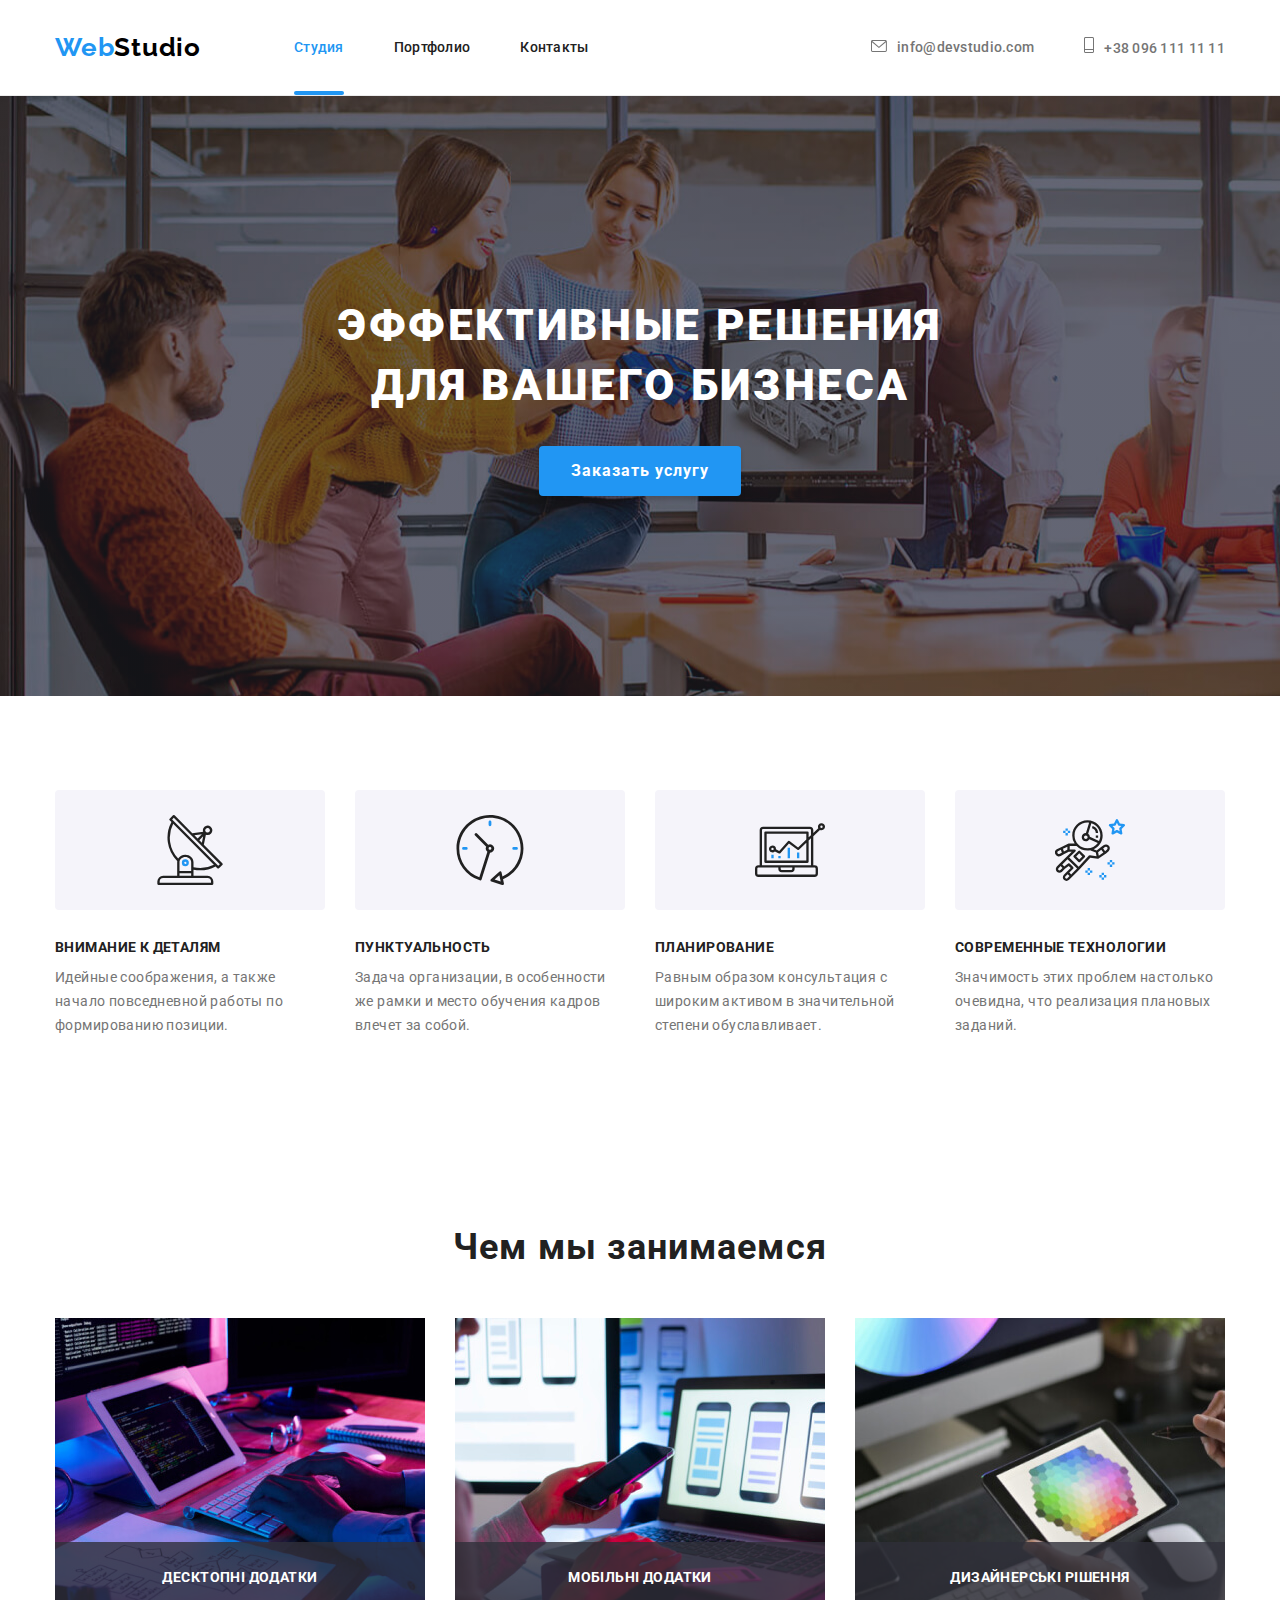
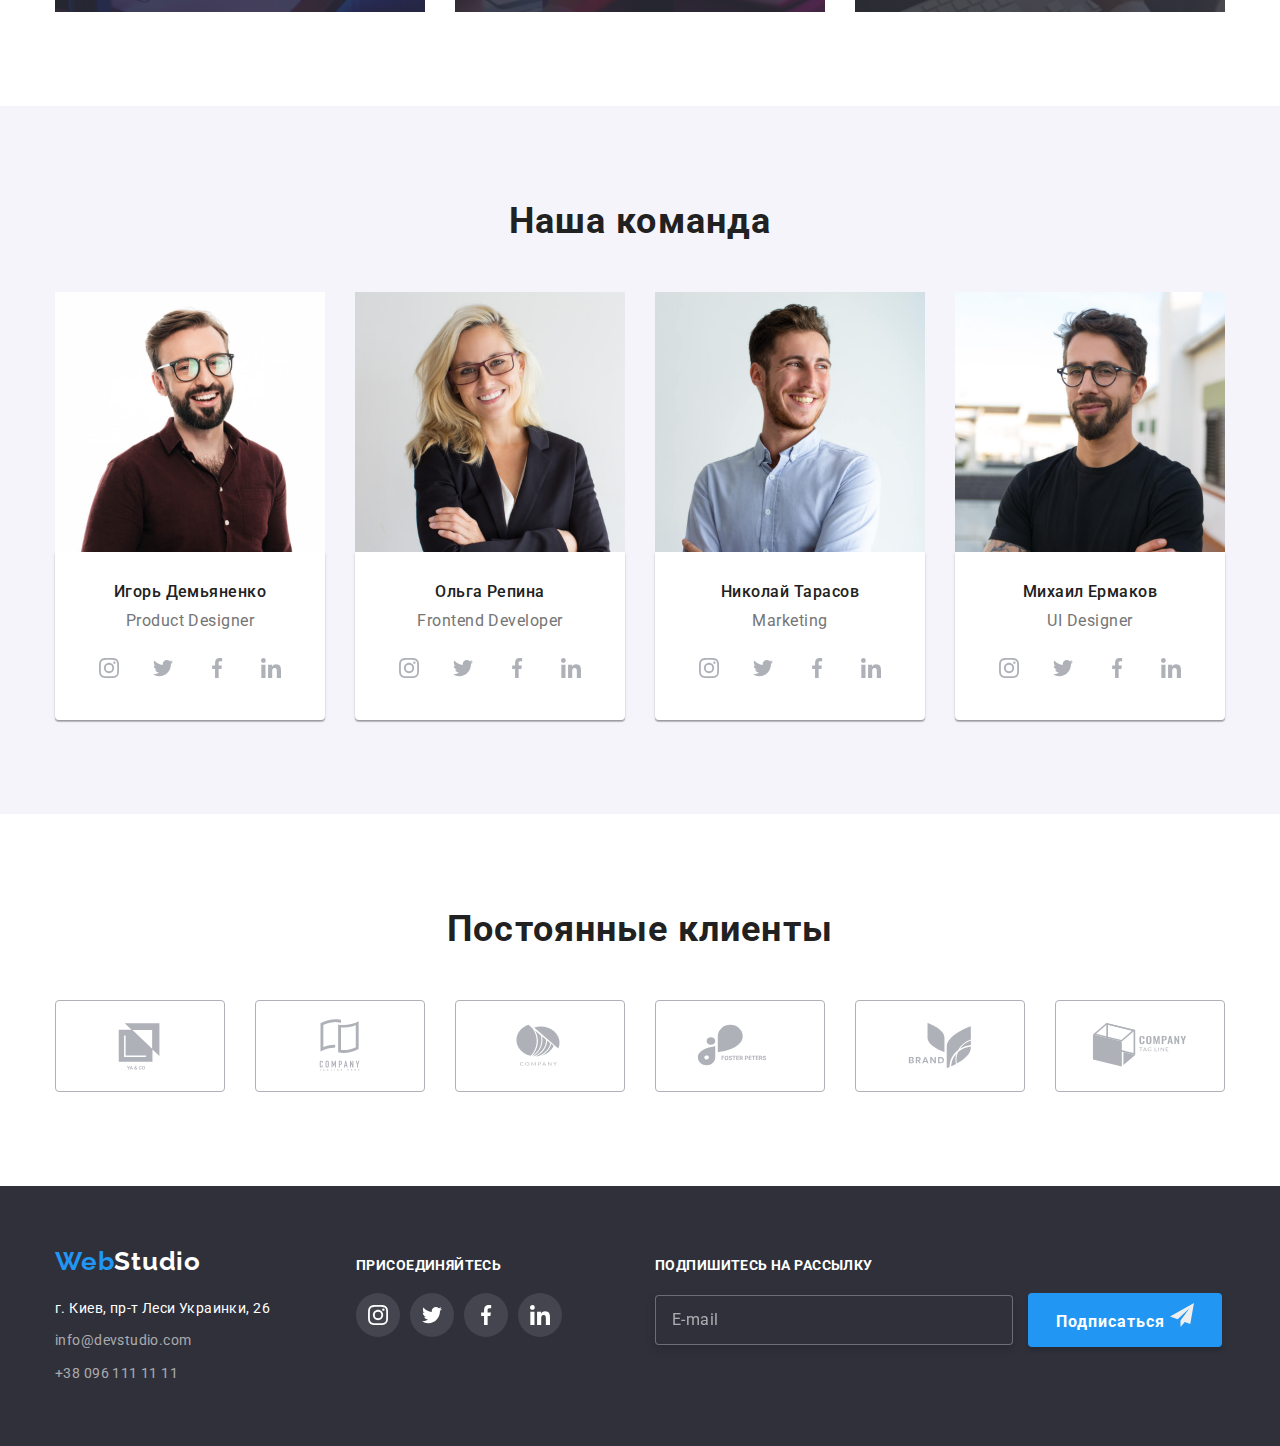
==== index.html @ ea3e01e5 "goit-markup-hw-07" ====
<!DOCTYPE html>
<html lang="ru">

<head>
    <meta charset="UTF-8">
    <meta http-equiv="X-UA-Compatible" content="IE=edge">
    <meta name="viewport" content="width=device-width, initial-scale=1.0">
    <title>goit-markup-hw-07</title>
    <link rel="preconnect" href="https://fonts.googleapis.com">
    <link rel="preconnect" href="https://fonts.gstatic.com" crossorigin>
    <link 
        href="https://fonts.googleapis.com/css2?family=Raleway:wght@700&family=Roboto:wght@400;500;700;900&display=swap"
        rel="stylesheet"/>
    <link rel="stylesheet" href="https://cdn.jsdelivr.net/npm/modern-normalize@1.1.0/modern-normalize.min.css">
    <link rel="stylesheet" href="./css/main.min.css"/>
</head>

<body class="body">
    <!--Header-->
    <header class="page-header page-header-container">
        <div class="container header-container">
            <a class="logotype link" href="logo" lang="en">Web<span class="second-part-logo">Studio</span></a>
            <nav class="page-navigation">
                <ul class="menu list">
                    <li class="menu-item active-studia-link">
                        <a class="menu-link link menu-studia-header active-studia" href="./index.html">Студия</a>
                    </li>
                    <li class="menu-item">
                        <a class="menu-link link" href="./portfolio.html">Портфолио</a>
                    </li>
                    <li class="menu-item">
                        <a class="menu-link link" href="">Контакты</a>
                    </li>
                </ul>
            </nav>
            <ul class="list contacts-list">
                <li class="contacts-list-mail-phone">
                    <a class="contact-mail link" href="mailto:info@devstudio.com">
                        <svg class="envelope" widht="16" height="12">
                            <use href="./images/icons.svg#icon-envelope"></use>
                        </svg>info@devstudio.com
                    </a>
                </li>
                <li class="contacts-list-mail-phone">
                    <a class="contact-phone-number link" href="tel:+380961111111">
                        <svg class="smartphone" widht="10" height="16">
                            <use href="./images/icons.svg#icon-smartphone"></use>
                        </svg>+38 096 111 11 11
                    </a>
                </li>
            </ul>
        </div>
    </header>

    <!--HERO-->
    <main>
        <!--Top_box-->
        <section class="hero">
            <h1 class="main-title">Эффективные решения для вашего бизнеса</h1>
            <button class="modal-buttom" type="button" data-modal-open>Заказать услугу</button>
        </section>

        <!--Characteristic-->
        <section class="section">
            <div class="container">
                <h2 class="invisible-header">Особeнности</h2>
                <ul class="list characteristic">
                    <li class="characteristics-list">
                        <div class="image">
                            <a href="#" class="characteristic-list-image">
                                <svg class="characteristic-list-icon" width="70" height="70">
                                    <use href="./images/icons.svg#icon-antenna"></use>
                                </svg>
                            </a> 
                        </div>    
                        <h3 class="inform-title-qualities subtitle">Внимание к деталям</h3>
                        <p class="description">Идейные соображения, а также начало повседневной работы по формированию позиции.</p>
                    </li>
                    <li class="characteristics-list">
                        <div class="image">
                            <a href="#" class="characteristic-list-image">
                                <svg class="characteristic-list-icon" width="70" height="70">
                                    <use href="./images/icons.svg#icon-clock"></use>
                                </svg>
                            </a>
                        </div>    
                        <h3 class="inform-title-qualities subtitle">Пунктуальность</h3>
                        <p class="description">Задача организации, в особенности же рамки и место обучения кадров влечет за собой.</p>
                    </li>
                    <li class="characteristics-list">
                        <div class="image"> 
                            <a href="#" class="characteristic-list-image">
                                <svg class="characteristic-list-icon" width="70" height="70">
                                    <use href="./images/icons.svg#icon-diagram"></use>
                                </svg>
                            </a>
                        </div>    
                        <h3 class="inform-title-qualities subtitle">Планирование</h3>
                        <p class="description">Равным образом консультация с широким активом в значительной степени обуславливает.</p>
                    </li>
                    <li class="characteristics-list">
                        <div class="image">  
                            <a href="#" class="characteristic-list-image">
                                <svg class="characteristic-list-icon" width="70" height="70">
                                    <use href="./images/icons.svg#icon-astronaut"></use>
                                </svg>
                            </a>
                        </div>    
                        <h3 class="inform-title-qualities subtitle">Современные технологии</h3>
                        <p class="description">Значимость этих проблем настолько очевидна, что реализация плановых заданий.</p>
                    </li> 
                </ul>
            </div>
        </section>
        <!--We_do-->
        <section class="section">
            <div class="container">
                <h2 class="what-we-do">Чем мы занимаемся</h2>
                <ul class="list classiffication">
                    <li class="classiffication-list">
                        <a href="#" class="classiffication-list-link link">
                            <div class="classiffication-link">
                                <img src="./images/we_do1.jpg" alt="typing_on_the_keyboard" width="370" height="294">
                                <p class="we-do-inform-part-photo">Десктопні додатки</p>
                            </div>
                        </a>
                    </li>
                    <li class="classiffication-list">
                        <a href="#" class="classiffication-list-link link">
                            <div class="classiffication-link">
                                <img src="./images/we_do2.jpg" alt="works_with_phone_and_laptop" width="370" height="294">
                                <p class="we-do-inform-part-photo">Мобільні додатки</p>
                            </div>
                        </a>
                    </li>
                    <li class="classiffication-list">
                        <a href="#" class="classiffication-list-link link">
                            <div class="classiffication-link">
                                <img src="./images/we_do3.jpg" alt="works_on_a_tablet" width="370" height="294">
                                <p class="we-do-inform-part-photo">Дизайнерські рішення</p>
                            </div>
                        </a>
                    </li>
                </ul>
            </div>
        </section>
        <!--Team-->
        <section class="section-team">
            <div class="container">
                <h2 class="our-team">Наша команда</h2>
                <ul class="list our-team-list">
                    <li class="our-team-link">
                        <img src="./images/team1.jpg" alt="igor_demyanenko_smiles" width="270" height="260">
                        <div class="our-team-info-block">
                            <h3 class="inform-title subtitle">Игорь Демьяненко</h3>
                            <p lang="en" class="description-team">Product Designer</p>
                            <ul class="social-list list">
                                <li class="social-link">
                                    <a href="#" class="social-list-link">
                                        <svg class="social-list-icon" width="20" height="20">
                                            <use href="./images/icons.svg#icon-instagram"></use>
                                        </svg>
                                    </a>
                                </li>
                                <li class="social-link">
                                    <a href="#" class="social-list-link">
                                        <svg class="social-list-icon" width="20" height="20">
                                            <use href="./images/icons.svg#icon-twitter"></use>
                                        </svg>
                                    </a>
                                </li>
                                <li class="social-link">
                                    <a href="#" class="social-list-link">
                                        <svg class="social-list-icon" width="20" height="20">
                                            <use href="./images/icons.svg#icon-facebook"></use>
                                        </svg>
                                    </a>
                                </li>
                                <li class="social-link">
                                    <a href="#" class="social-list-link">
                                        <svg class="social-list-icon" width="20" height="20">
                                            <use href="./images/icons.svg#icon-linkedin"></use>
                                        </svg>
                                    </a>
                                </li>
                            </ul>
                        </div>
                    </li>
                    <li class="our-team-link">
                        <img src="./images/team2.jpg" alt="olga_repina_smiles" width="270" height="260">
                        <div class="our-team-info-block">
                            <h3 class="inform-title subtitle">Ольга Репина</h3>
                            <p lang="en" class="description-team">Frontend Developer</p>
                                <ul class="social-list list">
                                    <li class="social-link">
                                        <a href="#" class="social-list-link">
                                            <svg class="social-list-icon" width="20" height="20">
                                                <use href="./images/icons.svg#icon-instagram"></use>
                                            </svg>
                                        </a>
                                    </li>
                                    <li class="social-link">
                                        <a href="#" class="social-list-link">
                                            <svg class="social-list-icon" width="20" height="20">
                                                <use href="./images/icons.svg#icon-twitter"></use>
                                            </svg>
                                        </a>
                                    </li>
                                    <li class="social-link">
                                        <a href="#" class="social-list-link">
                                            <svg class="social-list-icon" width="20" height="20">
                                                <use href="./images/icons.svg#icon-facebook"></use>
                                            </svg>
                                        </a>
                                    </li>
                                    <li class="social-link">
                                        <a href="#" class="social-list-link">
                                            <svg class="social-list-icon" width="20" height="20">
                                                <use href="./images/icons.svg#icon-linkedin"></use>
                                            </svg>
                                        </a>
                                    </li>
                                </ul>
                        </div>
                    </li>
                    <li class="our-team-link">
                        <img src="./images/team3.jpg" alt="nicolay_tarasov_smiles" width="270" height="260">
                        <div class="our-team-info-block">
                            <h3 class="inform-title subtitle">Николай Тарасов</h3>
                            <p lang="en" class="description-team">Marketing</p>
                                <ul class="social-list list">
                                    <li class="social-link">
                                        <a href="#" class="social-list-link">
                                            <svg class="social-list-icon" width="20" height="20">
                                                <use href="./images/icons.svg#icon-instagram"></use>
                                            </svg>
                                        </a>
                                    </li>
                                    <li class="social-link">
                                        <a href="#" class="social-list-link">
                                            <svg class="social-list-icon" width="20" height="20">
                                                <use href="./images/icons.svg#icon-twitter"></use>
                                            </svg>
                                        </a>
                                    </li>
                                    <li class="social-link">
                                        <a href="#" class="social-list-link">
                                            <svg class="social-list-icon" width="20" height="20">
                                                <use href="./images/icons.svg#icon-facebook"></use>
                                            </svg>
                                        </a>
                                    </li>
                                    <li class="social-link">
                                        <a href="#" class="social-list-link">
                                            <svg class="social-list-icon" width="20" height="20">
                                                <use href="./images/icons.svg#icon-linkedin"></use>
                                            </svg>
                                        </a>
                                    </li>
                                </ul>
                        </div>
                    </li>
                    <li class="our-team-link">
                        <img src="./images/team4.jpg" alt="mikhail_ermakov_smiles" width="270" height="260">
                        <div class="our-team-info-block">
                            <h3 class="inform-title subtitle">Михаил Ермаков</h3>
                            <p lang="en" class="description-team">UI Designer</p>
                                <ul class="social-list list">
                                    <li class="social-link">
                                        <a href="#" class="social-list-link">
                                            <svg class="social-list-icon" width="20" height="20">
                                                <use href="./images/icons.svg#icon-instagram"></use>
                                            </svg>
                                        </a>
                                    </li>
                                    <li class="social-link">
                                        <a href="#" class="social-list-link">
                                            <svg class="social-list-icon" width="20" height="20">
                                                <use href="./images/icons.svg#icon-twitter"></use>
                                            </svg>
                                        </a>
                                    </li>
                                    <li class="social-link">
                                        <a href="#" class="social-list-link">
                                            <svg class="social-list-icon" width="20" height="20">
                                                <use href="./images/icons.svg#icon-facebook"></use>
                                            </svg>
                                        </a>
                                    </li>
                                    <li class="social-link">
                                        <a href="#" class="social-list-link">
                                            <svg class="social-list-icon" width="20" height="20">
                                                <use href="./images/icons.svg#icon-linkedin"></use>
                                            </svg>
                                        </a>
                                    </li>
                                </ul>
                        </div>
                    </li>
                    
                </ul>
            </div>
        </section>   
        <!--Clients-->
        <section class="characteristic-section section">
            <div class="container">
                <h2 class="our-clients">Постоянные клиенты</h2>
                <ul class="client-list list">
                    <li class="client-link-item">
                        <a href="#" class="client-list-item">
                            <svg class="svg-active" width="106" height="60">
                                <use href="./images/icons.svg#icon-client1"></use>
                            </svg>
                        </a>
                    </li>
                    <li class="client-link-item">
                        <a href="#" class="client-list-item">
                            <svg class="svg-active" width="106" height="60">
                                <use href="./images/icons.svg#icon-client2"></use>
                            </svg>
                        </a>
                    </li>
                    <li class="client-link-item">
                        <a href="#" class="client-list-item">
                            <svg class="svg-active" width="106" height="60">
                                <use href="./images/icons.svg#icon-client3"></use>
                            </svg>
                        </a>
                    </li>
                    <li class="client-link-item">
                        <a href="#" class="client-list-item">
                            <svg class="svg-active" width="106" height="60">
                                <use href="./images/icons.svg#icon-client4"></use>
                            </svg>
                        </a>
                    </li>
                    <li class="client-link-item">
                        <a href="#" class="client-list-item">
                            <svg class="svg-active" width="106" height="60">
                                <use href="./images/icons.svg#icon-client5"></use>
                            </svg>
                        </a>
                    </li>
                    <li class="client-link-item">
                        <a href="#" class="client-list-item">
                            <svg class="svg-active" width="106" height="60">
                                <use href="./images/icons.svg#icon-client6"></use>
                            </svg>
                        </a>
                    </li>
                </ul>
            </div>
        </section>
    </main>

    <!--Footer-->
    <footer class="footer">
        <div class="container footer-parts">
            <div class="container-footer-parts">
                <a class="logotype link" href="logo" lang="en">Web<span class="second-part-logo-footer">Studio</span></a>
                <address class="adress-footer">
                    <ul class="list">
                        <li class="footer-adress-list">
                            <a class="company-adress-link link" href="https://goo.gl/maps/UaDpQJsmYQLNW6bbA" target="_blank" rel="noopener noreferrer">г. Киев, пр-т Леси Украинки, 26</a>
                        </li>
                        <li class="footer-adress-list">
                            <a class="footer-mail-link link" href="mailto:info@devstudio.com">info@devstudio.com</a>
                        </li>
                        <li class="footer-adress-list">
                            <a class="footer-phone-link link" href="tel:+380961111111">+38 096 111 11 11</a>
                        </li>
                    </ul>
                </address>
            </div> 
            <div class="container-footer">
                <p class="title-footer">Присоединяйтесь</p>
                <ul class="social-list-footer list">
                    <li class="social-link-footer">
                        <a href="#" class="social-list-link-footer">
                            <svg class="social-list-icon-footer" width="20" height="20">
                                <use href="./images/icons.svg#icon-instagram"></use>
                            </svg>
                        </a>
                    </li>
                    <li class="social-link-footer">
                        <a href="#" class="social-list-link-footer">
                            <svg class="social-list-icon-footer" width="20" height="20">
                                <use href="./images/icons.svg#icon-twitter"></use>
                            </svg>
                        </a>
                    </li>
                    <li class="social-link-footer">
                        <a href="#" class="social-list-link-footer">
                            <svg class="social-list-icon-footer" width="20" height="20">
                                <use href="./images/icons.svg#icon-facebook"></use>
                            </svg>
                        </a>
                    </li>
                    <li class="social-link-footer">
                        <a href="#" class="social-list-link-footer">
                            <svg class="social-list-icon-footer" width="20" height="20">
                                <use href="./images/icons.svg#icon-linkedin"></use>
                            </svg>
                        </a>
                    </li>
                </ul>
            </div>
            <form class="modal-form-footer">
                <p class="modal-form-title-footer">Подпишитесь на рассылку</p>
                <label class="modal-form-field-footer">
                    <span class="modal-form-input-wrapper-footer">
                        <input type="email" name="email_mailing" class="modal-form-input-footer" required
                            minlength="5" placeholder="E-mail">
                    </span>
                    <button type="button" class="modal-form-submit-footer">Подписаться
                        <svg class="modal-form-input-icon-footer" width="24" height="24">
                            <use href="./images/icons.svg#icon-icon-send"></use>
                        </svg>
                    </button>
                </label>
            </form>
        </div>
    </footer>

    <!-- ------------MODAL   WINDOW---------- -->

    <div class="backdrop is-hidden" data-modal>
        <div class="modal">
            <button type="button" class="modal-close-button" data-modal-close>
                <svg class="modal-close-button-icon" width="18" height="18">
                    <use href="./images/icons.svg#icon-close-button"></use>
                </svg>
            </button>


            <form class="modal-form">
                <p class="modal-form-title">Оставьте свои данные, мы вам перезвоним</p>
                <label class="modal-form-field">
                    <span class="modal-form-input-desc">Имя*</span>
                    <span class="modal-form-input-wrapper">
                         <input type="text" name="user_name" class="modal-form-input" required pattern="^[a-zA-Zа-яА-Я]+$" minlength="2">
                            <svg class="modal-form-input-icon" width="18" height="18">
                                <use href="./images/icons.svg#icon-person-black"></use>
                            </svg>
                    </span>
                </label>
                <label class="modal-form-field">
                    <span class="modal-form-input-desc">Телефон*</span>
                    <span class="modal-form-input-wrapper">
                        <input type="tel" name="user_phone" class="modal-form-input" required pattern="[0-9]{3}-[0-9]{3}-[0-9]{2}-[0-9]{2}" title="xxx-xxx-xx-xx"/>
                            <svg class="modal-form-input-icon" width="18" height="18">
                                <use href="./images/icons.svg#icon-phone-black"></use>
                            </svg>
                    </span>
                </label>
                <label class="modal-form-field">
                    <span class="modal-form-input-desc">Почта*</span>
                    <span class="modal-form-input-wrapper">
                        <input type="email" name="user_email" class="modal-form-input" required />
                        <svg class="modal-form-input-icon" width="18" height="18">
                            <use href="./images/icons.svg#icon-email-black"></use>
                        </svg>
                    </span>
                </label>
                <label class="modal-form-field">
                    <span class="modal-form-input-desc">Комментарий</span>
                    <textarea 
                        name="user_message" 
                        class="modal-form-message" 
                        placeholder="Введите текст"
                        ></textarea>
                </label>
                <input id="user-policy" type="checkbox" name="user_policy" class="modal-form-check invisible-header">
                <label for="user-policy" class="modal-form-check-desc">Соглашаюсь с рассылкой и принимаю&nbsp;<a class="modal-form-check-desc-doc" href="">Условия договора</a></label>
                <button type="submit" class="modal-form-submit">Отправить</button>
            </form>
        </div>
    </div>
</body>
<script src="./js/modal.js"></script>
</html>
---- css/main.min.css ----
h1,h2,h3,h4,p{margin-top:0;margin-bottom:0}ul,ol{margin-top:0;margin-bottom:0;padding-left:0}img{display:block}button{cursor:pointer}address{font-size:normal}.list{list-style:none}.link{text-decoration:none}body{font-family:"Roboto",sans-serif}.container{width:1200px;margin-left:auto;margin-right:auto;padding-left:15px;padding-right:15px}.section{padding-top:94px;padding-bottom:94px}.menu-item:not(:last-child){margin-right:50px}.page-navigation{margin-left:93px}.menu,.contacts-list{display:flex;align-items:center;margin-left:auto}.active-studia-link,.active-portfolio-link{position:relative;display:block;font-weight:500;font-size:14px;line-height:1.14;letter-spacing:.02em;color:#2196f3;cursor:pointer;transition:color 250ms cubic-bezier(0.4, 0, 0.2, 1)}.active-studia::after,.active-portfolio::after{position:absolute;content:"";left:0;bottom:0;border-radius:2px;width:100%;height:4px;background-color:#2196f3;border-radius:2px;bottom:-40px;transition:250ms cubic-bezier(0.4, 0, 0.2, 1)}.active-studia,.active-portfolio{color:#2196f3}.active-studia-link.active-studia::after,.active-portfolio-link.active-portfolio::after{background-color:#2196f3}.menu-link{font-weight:500;font-size:14px;line-height:1.14;letter-spacing:.02em;color:#212121;transition:color 250ms cubic-bezier(0.4, 0, 0.2, 1)}.menu-link:hover,.menu-link:focus{color:#2196f3}.active-portfolio,.active-studia{color:#2196f3}.modal-buttom{box-shadow:0px 4px 4px rgba(0,0,0,.15);border:none;border-radius:4px;padding-top:10px;padding-bottom:10px;padding-left:32px;padding-right:32px;font-weight:700;font-size:16px;line-height:1.88;letter-spacing:.06em;cursor:pointer;font-family:inherit;background-color:#2196f3;color:#fff;display:block;margin:0 auto;transition:250ms cubic-bezier(0.4, 0, 0.2, 1)}.modal-buttom:hover,.modal-buttom:focus{background-color:#188ce8}.logotype{font-family:"Raleway";font-weight:700;font-size:26px;line-height:31px;letter-spacing:.03em;color:#2196f3}.second-part-logo{font-family:"Raleway";font-weight:700;font-size:26px;line-height:1.19;letter-spacing:.03em;color:#000}.phone-vector,.mail-vector{left:65.75%;right:33.25%;top:1.81%;bottom:97.55%;color:#757575;margin-right:10px;margin-top:34px;margin-bottom:34px}.contact-mail,.contact-phone-number{font-weight:500;font-size:14px;line-height:1.14;letter-spacing:.02em;color:#757575;transition:color 250ms cubic-bezier(0.4, 0, 0.2, 1)}.contacts-list-mail-phone:not(:last-child){margin-right:50px}.contact-mail:hover,.contact-mail:focus,.contact-phone-number:hover,.contact-phone-number:focus{color:#2196f3}.smartphone{width:10px;height:16px;margin-right:10px}.smartphone,.smartphone:hover,.smartphone:focus{fill:currentColor}.envelope{width:16px;margin-right:10px;height:12px}.envelope,.envelope:hover,.envelope:focus{fill:currentColor}.company-adress-link{font-style:normal;font-size:14px;line-height:1.71;letter-spacing:.03em;color:#fff}.portfolio-buttons{font-weight:500;font-size:16px;line-height:1.63;text-align:center;letter-spacing:.03em;font-family:inherit;color:#212121;background-color:#f5f4fa;border-radius:4px;border:none;padding-top:6px;padding-right:22px;padding-bottom:6px;padding-left:22px;transition:color 250ms cubic-bezier(0.4, 0, 0.2, 1),background-color 250ms cubic-bezier(0.4, 0, 0.2, 1),border 250ms cubic-bezier(0.4, 0, 0.2, 1)}.portfolio-buttons:hover,.portfolio-buttons:focus{font-weight:500;font-size:16px;line-height:26px;text-align:center;letter-spacing:.03em;background-color:#2196f3;box-shadow:0px 3px 1px rgba(0,0,0,.1),0px 1px 2px rgba(0,0,0,.08),0px 2px 2px rgba(0,0,0,.12);border-radius:4px;color:#fff}.part-buttons{display:flex;justify-content:center;column-gap:8px;margin-top:94px;list-style:none;margin:0;padding-left:0;border:none;margin-bottom:50px}.overlay{position:absolute;overflow-y:auto;transform:translate(0, 101%);transition:transform 250ms cubic-bezier(0.4, 0, 0.2, 1);background-color:rgba(33,150,243,.9);left:0;top:0;font-size:18px;padding-top:63px;padding-right:24px;padding-bottom:63px;padding-left:24px;color:#fff;line-height:28px;letter-spacing:.03em;width:100%;height:100%}.characteristic{display:flex;column-gap:30px}.characteristics-list{width:270px}.characteristic-list-image{display:flex;justify-content:center;align-items:center;width:270px;height:120px;border-radius:4px;background-color:#f5f4fa;margin-bottom:30px}.we-do-inform-part-photo{position:absolute;overflow-y:auto;transform:translate(0, 224px);transition:transform 250ms cubic-bezier(0.4, 0, 0.2, 1);background:rgba(47,48,58,.8);left:0;top:0;font-weight:700;font-size:14px;padding-top:27px;padding-bottom:27px;color:#fff;line-height:16px;text-align:center;letter-spacing:.03em;text-transform:uppercase;width:100%;height:100%}.client-list-item{display:flex;justify-content:center;align-items:center;width:170px;height:92px;border:1px solid #afb1b8;border-radius:4px;fill:#afb1b8;transition:border 250ms cubic-bezier(0.4, 0, 0.2, 1),fill 250ms cubic-bezier(0.4, 0, 0.2, 1)}.client-list-item:hover,.client-list-item:focus{background-color:#fff;fill:#2196f3;border:1px solid #2196f3}.inform-title-qualities{font-weight:700;font-size:14px;line-height:1.14;letter-spacing:.03em;text-transform:uppercase;color:#212121}.description{font-size:14px;line-height:1.71;letter-spacing:.03em;color:#757575}.our-clients{margin-bottom:50px}.client-list{display:flex;justify-content:center;gap:30px}.classiffication{display:flex;flex-wrap:wrap;column-gap:30px;margin-top:50px;list-style:none;margin:0;padding-left:0}.classiffication-link{flex-basis:calc((100% - 60px)/3)}.position-overlay,.classiffication-link{position:relative;overflow:hidden}.what-we-do{margin-bottom:50px}.section-team{max-width:1600px;padding-top:94px;padding-bottom:94px;background-color:#f5f4fa;margin:0 auto}.our-team-list{display:flex;flex-wrap:wrap;column-gap:30px;margin-top:50px;list-style:none;margin:0;padding-left:0}.our-team-link{flex-basis:calc((100% - 90px)/4)}.our-team-info-block{padding-top:30px;text-align:center;padding-bottom:30px;background-color:#fff;border-radius:0px 0px 4px 4px;box-shadow:0px 1px 3px rgba(0,0,0,.12),0px 1px 1px rgba(0,0,0,.14),0px 2px 1px rgba(0,0,0,.2)}.inform-title{font-weight:500;font-size:16px;line-height:19px;letter-spacing:.03em;color:#212121;margin-bottom:10px}.subtitle{margin-bottom:10px}.description-team{line-height:1.19;letter-spacing:.03em;color:#757575;margin-bottom:16px}.social-list{display:flex;justify-content:center;gap:10px}.social-list-link{display:flex;justify-content:center;align-items:center;width:44px;height:44px;border-radius:50%;background-color:#fff;transition:background-color 250ms cubic-bezier(0.4, 0, 0.2, 1)}.social-list-link:hover,.social-list-link:focus{background-color:#2196f3}.social-list-icon{fill:#afb1b8;transition:fill 250ms cubic-bezier(0.4, 0, 0.2, 1)}.social-list-link:hover .social-list-icon,.social-list-link:focus .social-list-icon{fill:#fff}.our-team{margin-bottom:50px}.page-header-container{max-width:1600px;margin:0 auto;padding-top:32px;padding-bottom:32px;border-bottom:1px solid #ececec}.header-container{display:flex;align-items:center}.hero{max-width:1600px;padding-top:200px;padding-bottom:200px;background:#2f303a;align-items:center;margin:0 auto;background-image:linear-gradient(rgba(47, 48, 58, 0.4), rgba(47, 48, 58, 0.4)),url("../images/img-hero.jpg");background-size:cover}.main-title{font-weight:900;font-size:44px;line-height:1.36;text-align:center;letter-spacing:.06em;text-transform:uppercase;color:#fff;width:696px;margin:0 auto}.main-title{margin-bottom:30px}.footer{max-width:1600px;padding-top:60px;padding-bottom:60px;background:#2f303a;align-items:center;margin:0 auto}.adress-footer{margin-top:20px}.container-footer-parts{min-width:231px}.second-part-logo-footer{font-family:"Raleway";font-weight:700;font-size:26px;line-height:1.19;letter-spacing:.03em;color:#fff}.footer-parts{display:flex;align-items:baseline}.container-footer{margin-left:70px}.modal-form-footer{display:block;margin-left:93px;width:570px;height:86px}.modal-form-title-footer{font-weight:700;font-size:14px;line-height:16px;letter-spacing:.03em;text-transform:uppercase;color:#fff;margin-bottom:20px}.modal-form-field-footer{display:flex;align-items:center}.modal-form-input-wrapper-footer{margin-right:12px;position:relative;display:block}.modal-form-input-footer{outline:none;border:1px solid rgba(255,255,255,.3);filter:drop-shadow(0px 4px 4px rgba(0, 0, 0, 0.15));border-radius:4px;width:358px;height:50px;background:#2f303a;padding:15px 16px;color:#fff}.modal-form-input-footer::placeholder{margin-top:13px;font-weight:400;font-size:16px;line-height:1.25;letter-spacing:.03em;color:rgba(255,255,255,.6)}.modal-form-submit-footer{box-shadow:0px 4px 4px rgba(0,0,0,.15);border:none;border-radius:4px;padding-top:10px;padding-bottom:10px;padding-left:28px;padding-right:28px;font-weight:700;font-size:16px;line-height:1.88;letter-spacing:.06em;cursor:pointer;font-family:inherit;background-color:#2196f3;color:#fff;display:block;margin:0 auto;transition:background-color 250ms cubic-bezier(0.4, 0, 0.2, 1)}.modal-form-submit-footer:hover,.modal-form-submit-footer:focus{background-color:#188ce8;box-shadow:0px 4px 4px rgba(0,0,0,.15);border-radius:4px}.modal-form-input-icon-footer{fill:#eee}.social-list-link-footer{display:flex;justify-content:center;align-items:center;width:44px;height:44px;border-radius:50%;background-color:rgba(255,255,255,.1);transition:background-color 250ms cubic-bezier(0.4, 0, 0.2, 1)}.social-list-icon-footer{fill:#fff;transition:color 250ms cubic-bezier(0.4, 0, 0.2, 1)}.social-list-link-footer:hover,.social-list-link-footer:focus{background-color:#2196f3}.title-footer{margin-bottom:20px;display:block;font-weight:700;font-size:14px;line-height:1.14;letter-spacing:.03em;text-transform:uppercase;color:#fff}.footer-mail-link,.footer-phone-link{font-style:normal;font-size:14px;line-height:1.71;letter-spacing:.03em;color:rgba(255,255,255,.6)}.social-list-footer{display:flex;gap:10px}.footer-adress-list:not(:last-child){margin-bottom:9px}.backdrop{position:fixed;top:0;left:0;z-index:100;width:100%;height:100%;background:rgba(0,0,0,.2);transition:opacity 250ms cubic-bezier(0.4, 0, 0.2, 1),visibility 250ms cubic-bezier(0.4, 0, 0.2, 1)}.backdrop.is-hidden{opacity:0;visibility:hidden;pointer-events:none}.modal{position:absolute;top:50%;left:50%;transform:translate(-50%, -50%);width:528px;height:581px;background-color:#fff;background:#fff;box-shadow:0px 1px 3px rgba(0,0,0,.12),0px 1px 1px rgba(0,0,0,.14),0px 2px 1px rgba(0,0,0,.2);border-radius:4px;padding:40px}.modal-close-button{position:absolute;top:8px;right:8px;display:flex;justify-content:center;align-items:center;width:30px;height:30px;border-radius:50%;background-color:rgba(0,0,0,0);border:1px solid rgba(0,0,0,.1);padding:0;transition:opacity 250ms cubic-bezier(0.4, 0, 0.2, 1),visibility 250ms cubic-bezier(0.4, 0, 0.2, 1)}.modal-close-button:hover,.modal-close-button:focus{fill:#2196f3;border:1px solid rgba(0,0,0,.1)}.modal-form{display:flex;flex-direction:column}.modal-form-input{width:100%;height:40px;border:1px solid rgba(33,33,33,.2);border-radius:4px;padding-left:42px;transition:border-color 250ms cubic-bezier(0.4, 0, 0.2, 1)}.modal-form-input:focus{outline:none;border:1px solid #2196f3;border-radius:4px}.modal-form-input-desc{display:block;font-size:12px;line-height:1.17;letter-spacing:.01em;color:#757575;margin-bottom:4px;font-weight:400}.modal-form-title{font-weight:700;font-size:20px;line-height:23px;text-align:center;letter-spacing:.03em;color:#212121;margin-bottom:12px}.modal-form-field{display:block;margin-bottom:10px}.modal-form-input-wrapper{position:relative;display:block}.modal-form-input-icon{position:absolute;left:12px;top:50%;fill:#000;transform:translate(0, -50%);transition:fill 250ms cubic-bezier(0.4, 0, 0.2, 1)}.modal-form-input:focus+.modal-form-input-icon{fill:#2196f3}.modal-form-message{resize:none;width:100%;height:120px;padding:12px 16px;transition:border-color 250ms cubic-bezier(0.4, 0, 0.2, 1)}.modal-form-message:focus{outline:none;border:1px solid #2196f3;border-radius:4px}.modal-form-message::placeholder{font-weight:400;font-size:12px;line-height:1.17;letter-spacing:.01em;color:rgba(117,117,117,.5)}.modal-form-check-desc::before{display:block;width:16px;height:15px;background:#fff;border:.2px solid #212121;content:"";cursor:pointer;margin-right:8.38px}.modal-form-check:checked+.modal-form-check-desc::before{outline:none;border-color:#2196f3;border-radius:2px;background-color:#2196f3;background-image:url(../images/Vector.svg);background-repeat:no-repeat;background-position:center}.modal-form-check:focus+.modal-form-check-desc::before{outline:none;border:1px solid #2196f3;border-radius:2px}.modal-form-check-desc{display:flex;align-items:center;font-weight:400;font-size:14px;line-height:1.71;letter-spacing:.03em;color:#757575;margin-bottom:30px}.modal-form-submit{box-shadow:0px 4px 4px rgba(0,0,0,.15);border:none;border-radius:4px;padding-top:10px;padding-bottom:10px;padding-left:32px;padding-right:32px;font-weight:700;font-size:16px;line-height:1.88;letter-spacing:.06em;cursor:pointer;font-family:inherit;background-color:#2196f3;color:#fff;display:block;margin:0 auto;transition:background-color 250ms cubic-bezier(0.4, 0, 0.2, 1)}.modal-form-submit:hover,.modal-form-submit:focus{background-color:#188ce8;box-shadow:0px 4px 4px rgba(0,0,0,.15);border-radius:4px}.modal-form-check-desc-doc{color:#2196f3}.portfolio-tile{display:flex;flex-wrap:wrap;gap:30px;margin-top:50px;list-style:none;margin:0;padding-left:0}.portfolio-tile-list-link,.classiffication-list-link{position:relative}.portfolio-tile-list-link:hover .overlay,.portfolio-tile-list-link:focus .overlay{transform:translate(0, 0)}.projects-info-block{padding-top:20px;text-align:left;padding-left:24px;padding-right:24px;padding-bottom:20px;border:1px solid #f6f6f6;border-top:none}.inform-title-portfolio{font-weight:700;font-size:18px;line-height:2;letter-spacing:.06em;color:#212121;margin-bottom:4px}.description-portfolio{line-height:1.88;letter-spacing:.03em;color:#757575}:root{--primary-font: "Roboto", sans-serif;--secondary-font: "Raleway", sans-serif;--text-color: #212121;--second-text-color: #2196F3}.invisible-header{position:absolute;width:1px;height:1px;margin:-1px;border:0;padding:0;white-space:nowrap;clip-path:inset(100%);clip:rect(0 0 0 0);overflow:hidden}.what-we-do,.our-team,.our-clients{font-weight:700;font-size:36px;line-height:42px;text-align:center;letter-spacing:.03em;color:#212121}/*# sourceMappingURL=main.min.css.map */
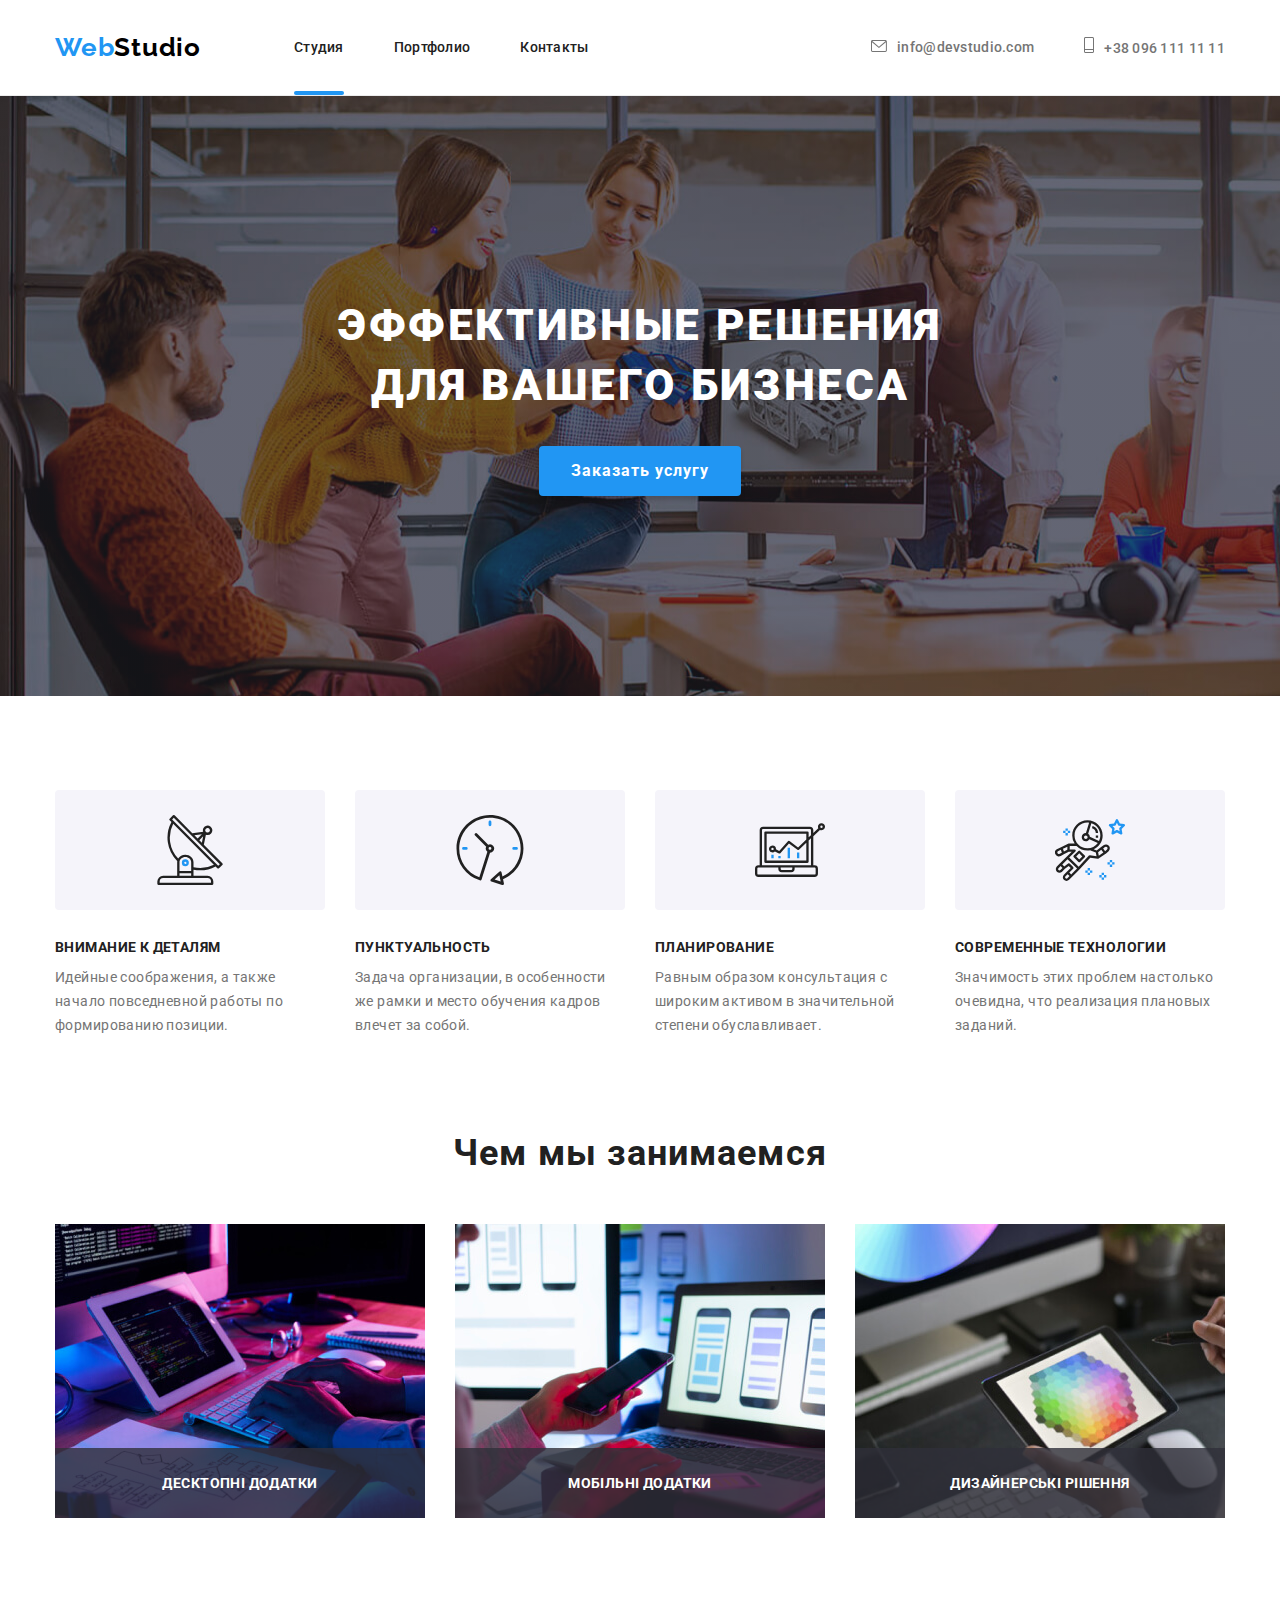
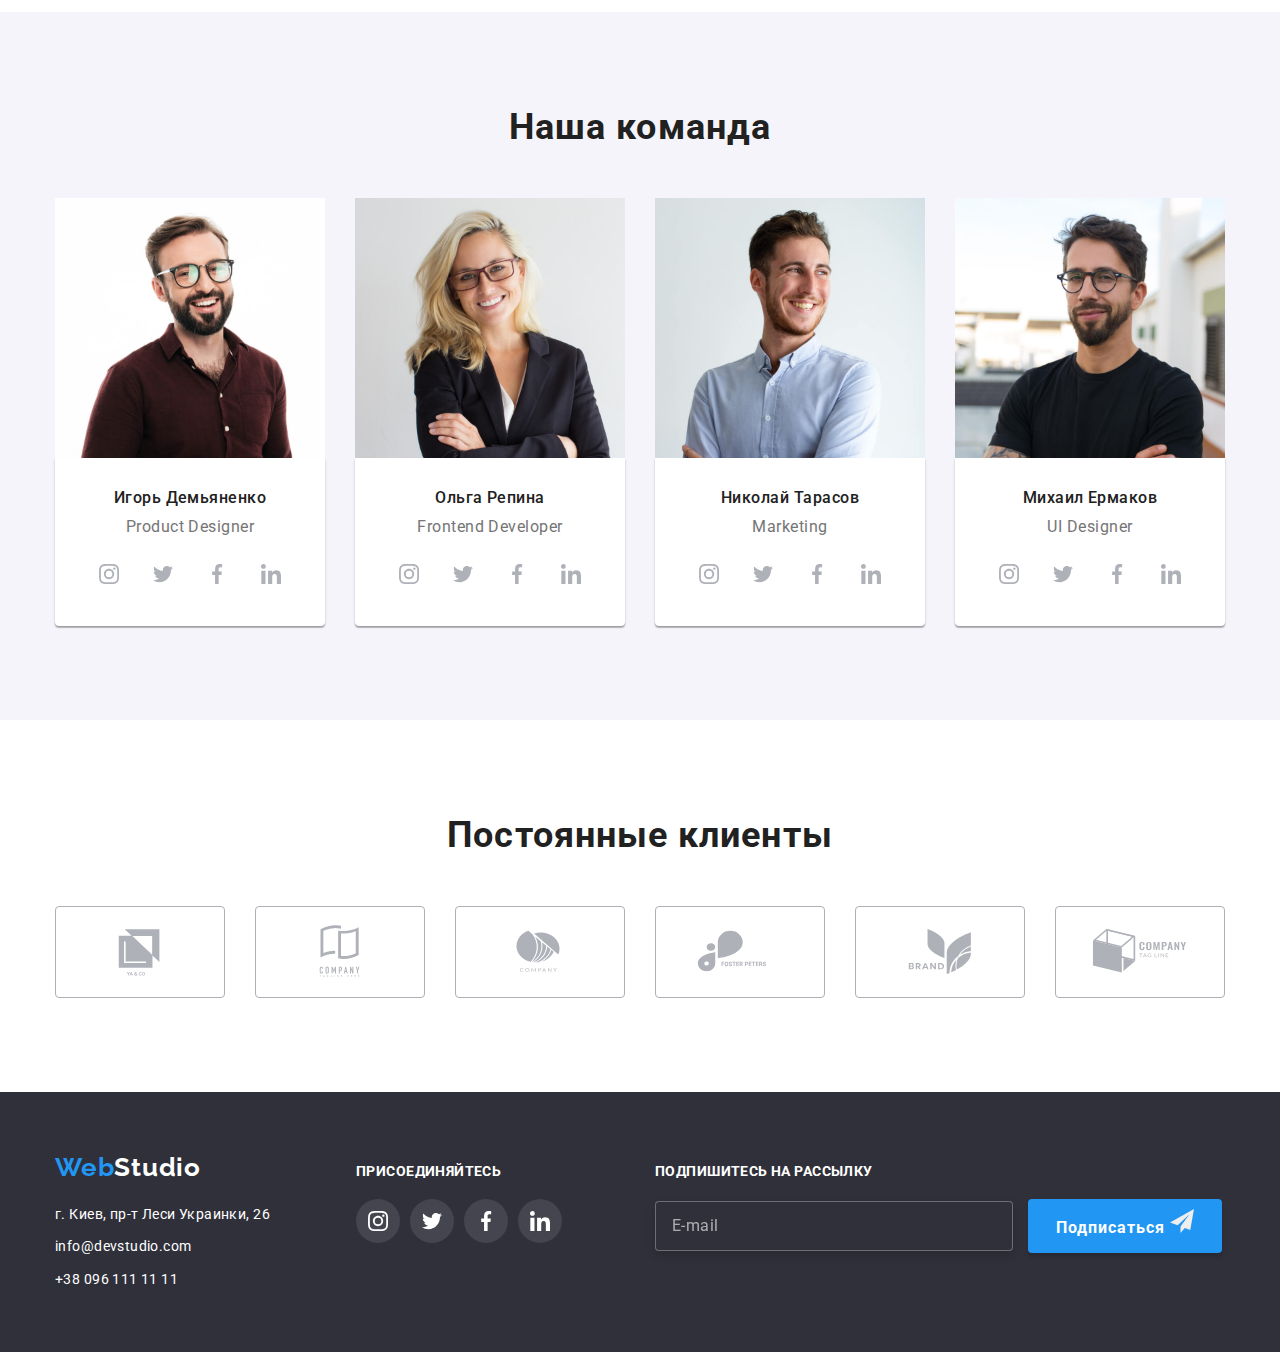
==== commit 61b05bf5: "fixed_mistakes" ====
--- a/index.html
+++ b/index.html
@@ -20,29 +20,29 @@
     <header class="page-header page-header-container">
         <div class="container header-container">
             <a class="logotype link" href="logo" lang="en">Web<span class="second-part-logo">Studio</span></a>
-            <nav class="page-navigation">
-                <ul class="menu list">
-                    <li class="menu-item active-studia-link">
-                        <a class="menu-link link menu-studia-header active-studia" href="./index.html">Студия</a>
-                    </li>
-                    <li class="menu-item">
-                        <a class="menu-link link" href="./portfolio.html">Портфолио</a>
-                    </li>
-                    <li class="menu-item">
-                        <a class="menu-link link" href="">Контакты</a>
+            <nav class="navigation">
+                <ul class="navigation__list list">
+                    <li class="navigation__item active-studia-link">
+                        <a class="navigation__link link menu-studia-header active-studia" href="./index.html">Студия</a>
+                    </li>
+                    <li class="navigation__item">
+                        <a class="navigation__link link" href="./portfolio.html">Портфолио</a>
+                    </li>
+                    <li class="navigation__item">
+                        <a class="navigation__link link" href="">Контакты</a>
                     </li>
                 </ul>
             </nav>
-            <ul class="list contacts-list">
-                <li class="contacts-list-mail-phone">
-                    <a class="contact-mail link" href="mailto:info@devstudio.com">
+            <ul class="list navigation-contacts__list">
+                <li class="navigation-contacts__item">
+                    <a class="navigation-contacts__link-mail link" href="mailto:info@devstudio.com">
                         <svg class="envelope" widht="16" height="12">
                             <use href="./images/icons.svg#icon-envelope"></use>
                         </svg>info@devstudio.com
                     </a>
                 </li>
-                <li class="contacts-list-mail-phone">
-                    <a class="contact-phone-number link" href="tel:+380961111111">
+                <li class="navigation-contacts__item">
+                    <a class="navigation-contacts__link-phone link" href="tel:+380961111111">
                         <svg class="smartphone" widht="10" height="16">
                             <use href="./images/icons.svg#icon-smartphone"></use>
                         </svg>+38 096 111 11 11
@@ -64,78 +64,78 @@
         <section class="section">
             <div class="container">
                 <h2 class="invisible-header">Особeнности</h2>
-                <ul class="list characteristic">
-                    <li class="characteristics-list">
+                <ul class="list characteristic-list">
+                    <li class="characteristic-item">
                         <div class="image">
-                            <a href="#" class="characteristic-list-image">
+                            <a href="#" class="characteristic-list-link">
                                 <svg class="characteristic-list-icon" width="70" height="70">
                                     <use href="./images/icons.svg#icon-antenna"></use>
                                 </svg>
                             </a> 
                         </div>    
-                        <h3 class="inform-title-qualities subtitle">Внимание к деталям</h3>
+                        <h3 class="title-qualities subtitle">Внимание к деталям</h3>
                         <p class="description">Идейные соображения, а также начало повседневной работы по формированию позиции.</p>
                     </li>
-                    <li class="characteristics-list">
+                    <li class="characteristic-item">
                         <div class="image">
-                            <a href="#" class="characteristic-list-image">
+                            <a href="#" class="characteristic-list-link">
                                 <svg class="characteristic-list-icon" width="70" height="70">
                                     <use href="./images/icons.svg#icon-clock"></use>
                                 </svg>
                             </a>
                         </div>    
-                        <h3 class="inform-title-qualities subtitle">Пунктуальность</h3>
+                        <h3 class="title-qualities subtitle">Пунктуальность</h3>
                         <p class="description">Задача организации, в особенности же рамки и место обучения кадров влечет за собой.</p>
                     </li>
-                    <li class="characteristics-list">
+                    <li class="characteristic-item">
                         <div class="image"> 
-                            <a href="#" class="characteristic-list-image">
+                            <a href="#" class="characteristic-list-link">
                                 <svg class="characteristic-list-icon" width="70" height="70">
                                     <use href="./images/icons.svg#icon-diagram"></use>
                                 </svg>
                             </a>
                         </div>    
-                        <h3 class="inform-title-qualities subtitle">Планирование</h3>
+                        <h3 class="title-qualities subtitle">Планирование</h3>
                         <p class="description">Равным образом консультация с широким активом в значительной степени обуславливает.</p>
                     </li>
-                    <li class="characteristics-list">
+                    <li class="characteristic-item">
                         <div class="image">  
-                            <a href="#" class="characteristic-list-image">
+                            <a href="#" class="characteristic-list-link">
                                 <svg class="characteristic-list-icon" width="70" height="70">
                                     <use href="./images/icons.svg#icon-astronaut"></use>
                                 </svg>
                             </a>
                         </div>    
-                        <h3 class="inform-title-qualities subtitle">Современные технологии</h3>
+                        <h3 class="title-qualities subtitle">Современные технологии</h3>
                         <p class="description">Значимость этих проблем настолько очевидна, что реализация плановых заданий.</p>
                     </li> 
                 </ul>
             </div>
         </section>
-        <!--We_do-->
-        <section class="section">
+        <!--Specialization-->
+        <section class="specialization">
             <div class="container">
-                <h2 class="what-we-do">Чем мы занимаемся</h2>
-                <ul class="list classiffication">
-                    <li class="classiffication-list">
-                        <a href="#" class="classiffication-list-link link">
-                            <div class="classiffication-link">
+                <h2 class="specialization-title">Чем мы занимаемся</h2>
+                <ul class="list specialization-list">
+                    <li class="specialization-item">
+                        <a href="#" class="specialization-link link">
+                            <div class="position-overlay-we-do">
                                 <img src="./images/we_do1.jpg" alt="typing_on_the_keyboard" width="370" height="294">
                                 <p class="we-do-inform-part-photo">Десктопні додатки</p>
                             </div>
                         </a>
                     </li>
-                    <li class="classiffication-list">
-                        <a href="#" class="classiffication-list-link link">
-                            <div class="classiffication-link">
+                    <li class="specialization-item">
+                        <a href="#" class="specialization-link link">
+                            <div class="position-overlay-we-do">
                                 <img src="./images/we_do2.jpg" alt="works_with_phone_and_laptop" width="370" height="294">
                                 <p class="we-do-inform-part-photo">Мобільні додатки</p>
                             </div>
                         </a>
                     </li>
-                    <li class="classiffication-list">
-                        <a href="#" class="classiffication-list-link link">
-                            <div class="classiffication-link">
+                    <li class="specialization-item">
+                        <a href="#" class="specialization-link link">
+                            <div class="position-overlay-we-do">
                                 <img src="./images/we_do3.jpg" alt="works_on_a_tablet" width="370" height="294">
                                 <p class="we-do-inform-part-photo">Дизайнерські рішення</p>
                             </div>
@@ -147,37 +147,37 @@
         <!--Team-->
         <section class="section-team">
             <div class="container">
-                <h2 class="our-team">Наша команда</h2>
-                <ul class="list our-team-list">
-                    <li class="our-team-link">
+                <h2 class="team-title">Наша команда</h2>
+                <ul class="list team-list">
+                    <li class="team-item">
                         <img src="./images/team1.jpg" alt="igor_demyanenko_smiles" width="270" height="260">
-                        <div class="our-team-info-block">
+                        <div class="team-tiles">
                             <h3 class="inform-title subtitle">Игорь Демьяненко</h3>
                             <p lang="en" class="description-team">Product Designer</p>
                             <ul class="social-list list">
-                                <li class="social-link">
-                                    <a href="#" class="social-list-link">
+                                <li class="social-item">
+                                    <a href="#" class="social-link">
                                         <svg class="social-list-icon" width="20" height="20">
                                             <use href="./images/icons.svg#icon-instagram"></use>
                                         </svg>
                                     </a>
                                 </li>
-                                <li class="social-link">
-                                    <a href="#" class="social-list-link">
+                                <li class="social-item">
+                                    <a href="#" class="social-link">
                                         <svg class="social-list-icon" width="20" height="20">
                                             <use href="./images/icons.svg#icon-twitter"></use>
                                         </svg>
                                     </a>
                                 </li>
-                                <li class="social-link">
-                                    <a href="#" class="social-list-link">
+                                <li class="social-item">
+                                    <a href="#" class="social-link">
                                         <svg class="social-list-icon" width="20" height="20">
                                             <use href="./images/icons.svg#icon-facebook"></use>
                                         </svg>
                                     </a>
                                 </li>
-                                <li class="social-link">
-                                    <a href="#" class="social-list-link">
+                                <li class="social-item">
+                                    <a href="#" class="social-link">
                                         <svg class="social-list-icon" width="20" height="20">
                                             <use href="./images/icons.svg#icon-linkedin"></use>
                                         </svg>
@@ -186,35 +186,35 @@
                             </ul>
                         </div>
                     </li>
-                    <li class="our-team-link">
+                    <li class="team-item">
                         <img src="./images/team2.jpg" alt="olga_repina_smiles" width="270" height="260">
-                        <div class="our-team-info-block">
+                        <div class="team-tiles">
                             <h3 class="inform-title subtitle">Ольга Репина</h3>
                             <p lang="en" class="description-team">Frontend Developer</p>
                                 <ul class="social-list list">
-                                    <li class="social-link">
-                                        <a href="#" class="social-list-link">
+                                    <li class="social-item">
+                                        <a href="#" class="social-link">
                                             <svg class="social-list-icon" width="20" height="20">
                                                 <use href="./images/icons.svg#icon-instagram"></use>
                                             </svg>
                                         </a>
                                     </li>
-                                    <li class="social-link">
-                                        <a href="#" class="social-list-link">
+                                    <li class="social-item">
+                                        <a href="#" class="social-link">
                                             <svg class="social-list-icon" width="20" height="20">
                                                 <use href="./images/icons.svg#icon-twitter"></use>
                                             </svg>
                                         </a>
                                     </li>
-                                    <li class="social-link">
-                                        <a href="#" class="social-list-link">
+                                    <li class="social-item">
+                                        <a href="#" class="social-link">
                                             <svg class="social-list-icon" width="20" height="20">
                                                 <use href="./images/icons.svg#icon-facebook"></use>
                                             </svg>
                                         </a>
                                     </li>
-                                    <li class="social-link">
-                                        <a href="#" class="social-list-link">
+                                    <li class="social-item">
+                                        <a href="#" class="social-link">
                                             <svg class="social-list-icon" width="20" height="20">
                                                 <use href="./images/icons.svg#icon-linkedin"></use>
                                             </svg>
@@ -223,35 +223,35 @@
                                 </ul>
                         </div>
                     </li>
-                    <li class="our-team-link">
+                    <li class="team-item">
                         <img src="./images/team3.jpg" alt="nicolay_tarasov_smiles" width="270" height="260">
-                        <div class="our-team-info-block">
+                        <div class="team-tiles">
                             <h3 class="inform-title subtitle">Николай Тарасов</h3>
                             <p lang="en" class="description-team">Marketing</p>
                                 <ul class="social-list list">
-                                    <li class="social-link">
-                                        <a href="#" class="social-list-link">
+                                    <li class="social-item">
+                                        <a href="#" class="social-link">
                                             <svg class="social-list-icon" width="20" height="20">
                                                 <use href="./images/icons.svg#icon-instagram"></use>
                                             </svg>
                                         </a>
                                     </li>
-                                    <li class="social-link">
-                                        <a href="#" class="social-list-link">
+                                    <li class="social-item">
+                                        <a href="#" class="social-link">
                                             <svg class="social-list-icon" width="20" height="20">
                                                 <use href="./images/icons.svg#icon-twitter"></use>
                                             </svg>
                                         </a>
                                     </li>
-                                    <li class="social-link">
-                                        <a href="#" class="social-list-link">
+                                    <li class="social-item">
+                                        <a href="#" class="social-link">
                                             <svg class="social-list-icon" width="20" height="20">
                                                 <use href="./images/icons.svg#icon-facebook"></use>
                                             </svg>
                                         </a>
                                     </li>
-                                    <li class="social-link">
-                                        <a href="#" class="social-list-link">
+                                    <li class="social-item">
+                                        <a href="#" class="social-link">
                                             <svg class="social-list-icon" width="20" height="20">
                                                 <use href="./images/icons.svg#icon-linkedin"></use>
                                             </svg>
@@ -260,35 +260,35 @@
                                 </ul>
                         </div>
                     </li>
-                    <li class="our-team-link">
+                    <li class="team-item">
                         <img src="./images/team4.jpg" alt="mikhail_ermakov_smiles" width="270" height="260">
-                        <div class="our-team-info-block">
+                        <div class="team-tiles">
                             <h3 class="inform-title subtitle">Михаил Ермаков</h3>
                             <p lang="en" class="description-team">UI Designer</p>
                                 <ul class="social-list list">
-                                    <li class="social-link">
-                                        <a href="#" class="social-list-link">
+                                    <li class="social-item">
+                                        <a href="#" class="social-link">
                                             <svg class="social-list-icon" width="20" height="20">
                                                 <use href="./images/icons.svg#icon-instagram"></use>
                                             </svg>
                                         </a>
                                     </li>
-                                    <li class="social-link">
-                                        <a href="#" class="social-list-link">
+                                    <li class="social-item">
+                                        <a href="#" class="social-link">
                                             <svg class="social-list-icon" width="20" height="20">
                                                 <use href="./images/icons.svg#icon-twitter"></use>
                                             </svg>
                                         </a>
                                     </li>
-                                    <li class="social-link">
-                                        <a href="#" class="social-list-link">
+                                    <li class="social-item">
+                                        <a href="#" class="social-link">
                                             <svg class="social-list-icon" width="20" height="20">
                                                 <use href="./images/icons.svg#icon-facebook"></use>
                                             </svg>
                                         </a>
                                     </li>
-                                    <li class="social-link">
-                                        <a href="#" class="social-list-link">
+                                    <li class="social-item">
+                                        <a href="#" class="social-link">
                                             <svg class="social-list-icon" width="20" height="20">
                                                 <use href="./images/icons.svg#icon-linkedin"></use>
                                             </svg>
@@ -302,47 +302,47 @@
             </div>
         </section>   
         <!--Clients-->
-        <section class="characteristic-section section">
+        <section class="section">
             <div class="container">
-                <h2 class="our-clients">Постоянные клиенты</h2>
+                <h2 class="clients-title">Постоянные клиенты</h2>
                 <ul class="client-list list">
-                    <li class="client-link-item">
-                        <a href="#" class="client-list-item">
+                    <li class="client-item">
+                        <a href="#" class="client-link">
                             <svg class="svg-active" width="106" height="60">
                                 <use href="./images/icons.svg#icon-client1"></use>
                             </svg>
                         </a>
                     </li>
-                    <li class="client-link-item">
-                        <a href="#" class="client-list-item">
+                    <li class="client-item">
+                        <a href="#" class="client-link">
                             <svg class="svg-active" width="106" height="60">
                                 <use href="./images/icons.svg#icon-client2"></use>
                             </svg>
                         </a>
                     </li>
-                    <li class="client-link-item">
-                        <a href="#" class="client-list-item">
+                    <li class="client-item">
+                        <a href="#" class="client-link">
                             <svg class="svg-active" width="106" height="60">
                                 <use href="./images/icons.svg#icon-client3"></use>
                             </svg>
                         </a>
                     </li>
-                    <li class="client-link-item">
-                        <a href="#" class="client-list-item">
+                    <li class="client-item">
+                        <a href="#" class="client-link">
                             <svg class="svg-active" width="106" height="60">
                                 <use href="./images/icons.svg#icon-client4"></use>
                             </svg>
                         </a>
                     </li>
-                    <li class="client-link-item">
-                        <a href="#" class="client-list-item">
+                    <li class="client-item">
+                        <a href="#" class="client-link">
                             <svg class="svg-active" width="106" height="60">
                                 <use href="./images/icons.svg#icon-client5"></use>
                             </svg>
                         </a>
                     </li>
-                    <li class="client-link-item">
-                        <a href="#" class="client-list-item">
+                    <li class="client-item">
+                        <a href="#" class="client-link">
                             <svg class="svg-active" width="106" height="60">
                                 <use href="./images/icons.svg#icon-client6"></use>
                             </svg>
@@ -355,49 +355,49 @@
 
     <!--Footer-->
     <footer class="footer">
-        <div class="container footer-parts">
-            <div class="container-footer-parts">
+        <div class="container footer-container">
+            <div class="footer-adress">
                 <a class="logotype link" href="logo" lang="en">Web<span class="second-part-logo-footer">Studio</span></a>
                 <address class="adress-footer">
                     <ul class="list">
-                        <li class="footer-adress-list">
-                            <a class="company-adress-link link" href="https://goo.gl/maps/UaDpQJsmYQLNW6bbA" target="_blank" rel="noopener noreferrer">г. Киев, пр-т Леси Украинки, 26</a>
+                        <li class="footer-adress__item">
+                            <a class="footer-adress__link link" href="https://goo.gl/maps/UaDpQJsmYQLNW6bbA" target="_blank" rel="noopener noreferrer">г. Киев, пр-т Леси Украинки, 26</a>
                         </li>
-                        <li class="footer-adress-list">
-                            <a class="footer-mail-link link" href="mailto:info@devstudio.com">info@devstudio.com</a>
+                        <li class="footer-adress__item">
+                            <a class="footer-adress__link link" href="mailto:info@devstudio.com">info@devstudio.com</a>
                         </li>
-                        <li class="footer-adress-list">
-                            <a class="footer-phone-link link" href="tel:+380961111111">+38 096 111 11 11</a>
+                        <li class="footer-adress__item">
+                            <a class="footer-adress__link link" href="tel:+380961111111">+38 096 111 11 11</a>
                         </li>
                     </ul>
                 </address>
             </div> 
-            <div class="container-footer">
-                <p class="title-footer">Присоединяйтесь</p>
-                <ul class="social-list-footer list">
-                    <li class="social-link-footer">
-                        <a href="#" class="social-list-link-footer">
+            <div class="footer-join">
+                <p class="join-title">Присоединяйтесь</p>
+                <ul class="footer-join__list list">
+                    <li class="footer-join__item">
+                        <a href="#" class="footer-join__link">
                             <svg class="social-list-icon-footer" width="20" height="20">
                                 <use href="./images/icons.svg#icon-instagram"></use>
                             </svg>
                         </a>
                     </li>
-                    <li class="social-link-footer">
-                        <a href="#" class="social-list-link-footer">
+                    <li class="footer-join__item">
+                        <a href="#" class="footer-join__link">
                             <svg class="social-list-icon-footer" width="20" height="20">
                                 <use href="./images/icons.svg#icon-twitter"></use>
                             </svg>
                         </a>
                     </li>
-                    <li class="social-link-footer">
-                        <a href="#" class="social-list-link-footer">
+                    <li class="footer-join__item">
+                        <a href="#" class="footer-join__link">
                             <svg class="social-list-icon-footer" width="20" height="20">
                                 <use href="./images/icons.svg#icon-facebook"></use>
                             </svg>
                         </a>
                     </li>
-                    <li class="social-link-footer">
-                        <a href="#" class="social-list-link-footer">
+                    <li class="footer-join__item">
+                        <a href="#" class="footer-join__link">
                             <svg class="social-list-icon-footer" width="20" height="20">
                                 <use href="./images/icons.svg#icon-linkedin"></use>
                             </svg>
@@ -405,8 +405,8 @@
                     </li>
                 </ul>
             </div>
-            <form class="modal-form-footer">
-                <p class="modal-form-title-footer">Подпишитесь на рассылку</p>
+            <form class="footer-mailing">
+                <p class="footer-mailing-title">Подпишитесь на рассылку</p>
                 <label class="modal-form-field-footer">
                     <span class="modal-form-input-wrapper-footer">
                         <input type="email" name="email_mailing" class="modal-form-input-footer" required
@@ -471,7 +471,7 @@
                         ></textarea>
                 </label>
                 <input id="user-policy" type="checkbox" name="user_policy" class="modal-form-check invisible-header">
-                <label for="user-policy" class="modal-form-check-desc">Соглашаюсь с рассылкой и принимаю&nbsp;<a class="modal-form-check-desc-doc" href="">Условия договора</a></label>
+                <label for="user-policy" class="modal-form-check-desc">Соглашаюсь с рассылкой и принимаю&nbsp;<a class="modal-form-about-doc" href="">Условия договора</a></label>
                 <button type="submit" class="modal-form-submit">Отправить</button>
             </form>
         </div>
--- a/css/main.min.css
+++ b/css/main.min.css
@@ -1 +1 @@
-h1,h2,h3,h4,p{margin-top:0;margin-bottom:0}ul,ol{margin-top:0;margin-bottom:0;padding-left:0}img{display:block}button{cursor:pointer}address{font-size:normal}.list{list-style:none}.link{text-decoration:none}body{font-family:"Roboto",sans-serif}.container{width:1200px;margin-left:auto;margin-right:auto;padding-left:15px;padding-right:15px}.section{padding-top:94px;padding-bottom:94px}.menu-item:not(:last-child){margin-right:50px}.page-navigation{margin-left:93px}.menu,.contacts-list{display:flex;align-items:center;margin-left:auto}.active-studia-link,.active-portfolio-link{position:relative;display:block;font-weight:500;font-size:14px;line-height:1.14;letter-spacing:.02em;color:#2196f3;cursor:pointer;transition:color 250ms cubic-bezier(0.4, 0, 0.2, 1)}.active-studia::after,.active-portfolio::after{position:absolute;content:"";left:0;bottom:0;border-radius:2px;width:100%;height:4px;background-color:#2196f3;border-radius:2px;bottom:-40px;transition:250ms cubic-bezier(0.4, 0, 0.2, 1)}.active-studia,.active-portfolio{color:#2196f3}.active-studia-link.active-studia::after,.active-portfolio-link.active-portfolio::after{background-color:#2196f3}.menu-link{font-weight:500;font-size:14px;line-height:1.14;letter-spacing:.02em;color:#212121;transition:color 250ms cubic-bezier(0.4, 0, 0.2, 1)}.menu-link:hover,.menu-link:focus{color:#2196f3}.active-portfolio,.active-studia{color:#2196f3}.modal-buttom{box-shadow:0px 4px 4px rgba(0,0,0,.15);border:none;border-radius:4px;padding-top:10px;padding-bottom:10px;padding-left:32px;padding-right:32px;font-weight:700;font-size:16px;line-height:1.88;letter-spacing:.06em;cursor:pointer;font-family:inherit;background-color:#2196f3;color:#fff;display:block;margin:0 auto;transition:250ms cubic-bezier(0.4, 0, 0.2, 1)}.modal-buttom:hover,.modal-buttom:focus{background-color:#188ce8}.logotype{font-family:"Raleway";font-weight:700;font-size:26px;line-height:31px;letter-spacing:.03em;color:#2196f3}.second-part-logo{font-family:"Raleway";font-weight:700;font-size:26px;line-height:1.19;letter-spacing:.03em;color:#000}.phone-vector,.mail-vector{left:65.75%;right:33.25%;top:1.81%;bottom:97.55%;color:#757575;margin-right:10px;margin-top:34px;margin-bottom:34px}.contact-mail,.contact-phone-number{font-weight:500;font-size:14px;line-height:1.14;letter-spacing:.02em;color:#757575;transition:color 250ms cubic-bezier(0.4, 0, 0.2, 1)}.contacts-list-mail-phone:not(:last-child){margin-right:50px}.contact-mail:hover,.contact-mail:focus,.contact-phone-number:hover,.contact-phone-number:focus{color:#2196f3}.smartphone{width:10px;height:16px;margin-right:10px}.smartphone,.smartphone:hover,.smartphone:focus{fill:currentColor}.envelope{width:16px;margin-right:10px;height:12px}.envelope,.envelope:hover,.envelope:focus{fill:currentColor}.company-adress-link{font-style:normal;font-size:14px;line-height:1.71;letter-spacing:.03em;color:#fff}.portfolio-buttons{font-weight:500;font-size:16px;line-height:1.63;text-align:center;letter-spacing:.03em;font-family:inherit;color:#212121;background-color:#f5f4fa;border-radius:4px;border:none;padding-top:6px;padding-right:22px;padding-bottom:6px;padding-left:22px;transition:color 250ms cubic-bezier(0.4, 0, 0.2, 1),background-color 250ms cubic-bezier(0.4, 0, 0.2, 1),border 250ms cubic-bezier(0.4, 0, 0.2, 1)}.portfolio-buttons:hover,.portfolio-buttons:focus{font-weight:500;font-size:16px;line-height:26px;text-align:center;letter-spacing:.03em;background-color:#2196f3;box-shadow:0px 3px 1px rgba(0,0,0,.1),0px 1px 2px rgba(0,0,0,.08),0px 2px 2px rgba(0,0,0,.12);border-radius:4px;color:#fff}.part-buttons{display:flex;justify-content:center;column-gap:8px;margin-top:94px;list-style:none;margin:0;padding-left:0;border:none;margin-bottom:50px}.overlay{position:absolute;overflow-y:auto;transform:translate(0, 101%);transition:transform 250ms cubic-bezier(0.4, 0, 0.2, 1);background-color:rgba(33,150,243,.9);left:0;top:0;font-size:18px;padding-top:63px;padding-right:24px;padding-bottom:63px;padding-left:24px;color:#fff;line-height:28px;letter-spacing:.03em;width:100%;height:100%}.characteristic{display:flex;column-gap:30px}.characteristics-list{width:270px}.characteristic-list-image{display:flex;justify-content:center;align-items:center;width:270px;height:120px;border-radius:4px;background-color:#f5f4fa;margin-bottom:30px}.we-do-inform-part-photo{position:absolute;overflow-y:auto;transform:translate(0, 224px);transition:transform 250ms cubic-bezier(0.4, 0, 0.2, 1);background:rgba(47,48,58,.8);left:0;top:0;font-weight:700;font-size:14px;padding-top:27px;padding-bottom:27px;color:#fff;line-height:16px;text-align:center;letter-spacing:.03em;text-transform:uppercase;width:100%;height:100%}.client-list-item{display:flex;justify-content:center;align-items:center;width:170px;height:92px;border:1px solid #afb1b8;border-radius:4px;fill:#afb1b8;transition:border 250ms cubic-bezier(0.4, 0, 0.2, 1),fill 250ms cubic-bezier(0.4, 0, 0.2, 1)}.client-list-item:hover,.client-list-item:focus{background-color:#fff;fill:#2196f3;border:1px solid #2196f3}.inform-title-qualities{font-weight:700;font-size:14px;line-height:1.14;letter-spacing:.03em;text-transform:uppercase;color:#212121}.description{font-size:14px;line-height:1.71;letter-spacing:.03em;color:#757575}.our-clients{margin-bottom:50px}.client-list{display:flex;justify-content:center;gap:30px}.classiffication{display:flex;flex-wrap:wrap;column-gap:30px;margin-top:50px;list-style:none;margin:0;padding-left:0}.classiffication-link{flex-basis:calc((100% - 60px)/3)}.position-overlay,.classiffication-link{position:relative;overflow:hidden}.what-we-do{margin-bottom:50px}.section-team{max-width:1600px;padding-top:94px;padding-bottom:94px;background-color:#f5f4fa;margin:0 auto}.our-team-list{display:flex;flex-wrap:wrap;column-gap:30px;margin-top:50px;list-style:none;margin:0;padding-left:0}.our-team-link{flex-basis:calc((100% - 90px)/4)}.our-team-info-block{padding-top:30px;text-align:center;padding-bottom:30px;background-color:#fff;border-radius:0px 0px 4px 4px;box-shadow:0px 1px 3px rgba(0,0,0,.12),0px 1px 1px rgba(0,0,0,.14),0px 2px 1px rgba(0,0,0,.2)}.inform-title{font-weight:500;font-size:16px;line-height:19px;letter-spacing:.03em;color:#212121;margin-bottom:10px}.subtitle{margin-bottom:10px}.description-team{line-height:1.19;letter-spacing:.03em;color:#757575;margin-bottom:16px}.social-list{display:flex;justify-content:center;gap:10px}.social-list-link{display:flex;justify-content:center;align-items:center;width:44px;height:44px;border-radius:50%;background-color:#fff;transition:background-color 250ms cubic-bezier(0.4, 0, 0.2, 1)}.social-list-link:hover,.social-list-link:focus{background-color:#2196f3}.social-list-icon{fill:#afb1b8;transition:fill 250ms cubic-bezier(0.4, 0, 0.2, 1)}.social-list-link:hover .social-list-icon,.social-list-link:focus .social-list-icon{fill:#fff}.our-team{margin-bottom:50px}.page-header-container{max-width:1600px;margin:0 auto;padding-top:32px;padding-bottom:32px;border-bottom:1px solid #ececec}.header-container{display:flex;align-items:center}.hero{max-width:1600px;padding-top:200px;padding-bottom:200px;background:#2f303a;align-items:center;margin:0 auto;background-image:linear-gradient(rgba(47, 48, 58, 0.4), rgba(47, 48, 58, 0.4)),url("../images/img-hero.jpg");background-size:cover}.main-title{font-weight:900;font-size:44px;line-height:1.36;text-align:center;letter-spacing:.06em;text-transform:uppercase;color:#fff;width:696px;margin:0 auto}.main-title{margin-bottom:30px}.footer{max-width:1600px;padding-top:60px;padding-bottom:60px;background:#2f303a;align-items:center;margin:0 auto}.adress-footer{margin-top:20px}.container-footer-parts{min-width:231px}.second-part-logo-footer{font-family:"Raleway";font-weight:700;font-size:26px;line-height:1.19;letter-spacing:.03em;color:#fff}.footer-parts{display:flex;align-items:baseline}.container-footer{margin-left:70px}.modal-form-footer{display:block;margin-left:93px;width:570px;height:86px}.modal-form-title-footer{font-weight:700;font-size:14px;line-height:16px;letter-spacing:.03em;text-transform:uppercase;color:#fff;margin-bottom:20px}.modal-form-field-footer{display:flex;align-items:center}.modal-form-input-wrapper-footer{margin-right:12px;position:relative;display:block}.modal-form-input-footer{outline:none;border:1px solid rgba(255,255,255,.3);filter:drop-shadow(0px 4px 4px rgba(0, 0, 0, 0.15));border-radius:4px;width:358px;height:50px;background:#2f303a;padding:15px 16px;color:#fff}.modal-form-input-footer::placeholder{margin-top:13px;font-weight:400;font-size:16px;line-height:1.25;letter-spacing:.03em;color:rgba(255,255,255,.6)}.modal-form-submit-footer{box-shadow:0px 4px 4px rgba(0,0,0,.15);border:none;border-radius:4px;padding-top:10px;padding-bottom:10px;padding-left:28px;padding-right:28px;font-weight:700;font-size:16px;line-height:1.88;letter-spacing:.06em;cursor:pointer;font-family:inherit;background-color:#2196f3;color:#fff;display:block;margin:0 auto;transition:background-color 250ms cubic-bezier(0.4, 0, 0.2, 1)}.modal-form-submit-footer:hover,.modal-form-submit-footer:focus{background-color:#188ce8;box-shadow:0px 4px 4px rgba(0,0,0,.15);border-radius:4px}.modal-form-input-icon-footer{fill:#eee}.social-list-link-footer{display:flex;justify-content:center;align-items:center;width:44px;height:44px;border-radius:50%;background-color:rgba(255,255,255,.1);transition:background-color 250ms cubic-bezier(0.4, 0, 0.2, 1)}.social-list-icon-footer{fill:#fff;transition:color 250ms cubic-bezier(0.4, 0, 0.2, 1)}.social-list-link-footer:hover,.social-list-link-footer:focus{background-color:#2196f3}.title-footer{margin-bottom:20px;display:block;font-weight:700;font-size:14px;line-height:1.14;letter-spacing:.03em;text-transform:uppercase;color:#fff}.footer-mail-link,.footer-phone-link{font-style:normal;font-size:14px;line-height:1.71;letter-spacing:.03em;color:rgba(255,255,255,.6)}.social-list-footer{display:flex;gap:10px}.footer-adress-list:not(:last-child){margin-bottom:9px}.backdrop{position:fixed;top:0;left:0;z-index:100;width:100%;height:100%;background:rgba(0,0,0,.2);transition:opacity 250ms cubic-bezier(0.4, 0, 0.2, 1),visibility 250ms cubic-bezier(0.4, 0, 0.2, 1)}.backdrop.is-hidden{opacity:0;visibility:hidden;pointer-events:none}.modal{position:absolute;top:50%;left:50%;transform:translate(-50%, -50%);width:528px;height:581px;background-color:#fff;background:#fff;box-shadow:0px 1px 3px rgba(0,0,0,.12),0px 1px 1px rgba(0,0,0,.14),0px 2px 1px rgba(0,0,0,.2);border-radius:4px;padding:40px}.modal-close-button{position:absolute;top:8px;right:8px;display:flex;justify-content:center;align-items:center;width:30px;height:30px;border-radius:50%;background-color:rgba(0,0,0,0);border:1px solid rgba(0,0,0,.1);padding:0;transition:opacity 250ms cubic-bezier(0.4, 0, 0.2, 1),visibility 250ms cubic-bezier(0.4, 0, 0.2, 1)}.modal-close-button:hover,.modal-close-button:focus{fill:#2196f3;border:1px solid rgba(0,0,0,.1)}.modal-form{display:flex;flex-direction:column}.modal-form-input{width:100%;height:40px;border:1px solid rgba(33,33,33,.2);border-radius:4px;padding-left:42px;transition:border-color 250ms cubic-bezier(0.4, 0, 0.2, 1)}.modal-form-input:focus{outline:none;border:1px solid #2196f3;border-radius:4px}.modal-form-input-desc{display:block;font-size:12px;line-height:1.17;letter-spacing:.01em;color:#757575;margin-bottom:4px;font-weight:400}.modal-form-title{font-weight:700;font-size:20px;line-height:23px;text-align:center;letter-spacing:.03em;color:#212121;margin-bottom:12px}.modal-form-field{display:block;margin-bottom:10px}.modal-form-input-wrapper{position:relative;display:block}.modal-form-input-icon{position:absolute;left:12px;top:50%;fill:#000;transform:translate(0, -50%);transition:fill 250ms cubic-bezier(0.4, 0, 0.2, 1)}.modal-form-input:focus+.modal-form-input-icon{fill:#2196f3}.modal-form-message{resize:none;width:100%;height:120px;padding:12px 16px;transition:border-color 250ms cubic-bezier(0.4, 0, 0.2, 1)}.modal-form-message:focus{outline:none;border:1px solid #2196f3;border-radius:4px}.modal-form-message::placeholder{font-weight:400;font-size:12px;line-height:1.17;letter-spacing:.01em;color:rgba(117,117,117,.5)}.modal-form-check-desc::before{display:block;width:16px;height:15px;background:#fff;border:.2px solid #212121;content:"";cursor:pointer;margin-right:8.38px}.modal-form-check:checked+.modal-form-check-desc::before{outline:none;border-color:#2196f3;border-radius:2px;background-color:#2196f3;background-image:url(../images/Vector.svg);background-repeat:no-repeat;background-position:center}.modal-form-check:focus+.modal-form-check-desc::before{outline:none;border:1px solid #2196f3;border-radius:2px}.modal-form-check-desc{display:flex;align-items:center;font-weight:400;font-size:14px;line-height:1.71;letter-spacing:.03em;color:#757575;margin-bottom:30px}.modal-form-submit{box-shadow:0px 4px 4px rgba(0,0,0,.15);border:none;border-radius:4px;padding-top:10px;padding-bottom:10px;padding-left:32px;padding-right:32px;font-weight:700;font-size:16px;line-height:1.88;letter-spacing:.06em;cursor:pointer;font-family:inherit;background-color:#2196f3;color:#fff;display:block;margin:0 auto;transition:background-color 250ms cubic-bezier(0.4, 0, 0.2, 1)}.modal-form-submit:hover,.modal-form-submit:focus{background-color:#188ce8;box-shadow:0px 4px 4px rgba(0,0,0,.15);border-radius:4px}.modal-form-check-desc-doc{color:#2196f3}.portfolio-tile{display:flex;flex-wrap:wrap;gap:30px;margin-top:50px;list-style:none;margin:0;padding-left:0}.portfolio-tile-list-link,.classiffication-list-link{position:relative}.portfolio-tile-list-link:hover .overlay,.portfolio-tile-list-link:focus .overlay{transform:translate(0, 0)}.projects-info-block{padding-top:20px;text-align:left;padding-left:24px;padding-right:24px;padding-bottom:20px;border:1px solid #f6f6f6;border-top:none}.inform-title-portfolio{font-weight:700;font-size:18px;line-height:2;letter-spacing:.06em;color:#212121;margin-bottom:4px}.description-portfolio{line-height:1.88;letter-spacing:.03em;color:#757575}:root{--primary-font: "Roboto", sans-serif;--secondary-font: "Raleway", sans-serif;--text-color: #212121;--second-text-color: #2196F3}.invisible-header{position:absolute;width:1px;height:1px;margin:-1px;border:0;padding:0;white-space:nowrap;clip-path:inset(100%);clip:rect(0 0 0 0);overflow:hidden}.what-we-do,.our-team,.our-clients{font-weight:700;font-size:36px;line-height:42px;text-align:center;letter-spacing:.03em;color:#212121}/*# sourceMappingURL=main.min.css.map */+h1,h2,h3,h4,p{margin-top:0;margin-bottom:0}ul,ol{margin-top:0;margin-bottom:0;padding-left:0}img{display:block}button{cursor:pointer}address{font-size:normal}.list{list-style:none}.link{text-decoration:none}body{font-family:"Roboto",sans-serif}.container{width:1200px;margin-left:auto;margin-right:auto;padding-left:15px;padding-right:15px}.section{padding-top:94px;padding-bottom:94px}.active-portfolio,.active-studia{color:#2196f3}.active-studia-link,.active-portfolio-link{position:relative;display:block;font-weight:500;font-size:14px;line-height:1.14;letter-spacing:.02em;color:#2196f3;cursor:pointer;transition:color 250ms cubic-bezier(0.4, 0, 0.2, 1)}.active-studia::after,.active-portfolio::after{position:absolute;content:"";left:0;bottom:0;border-radius:2px;width:100%;height:4px;background-color:#2196f3;border-radius:2px;bottom:-40px;transition:250ms cubic-bezier(0.4, 0, 0.2, 1)}.active-studia-link.active-studia::after,.active-portfolio-link.active-portfolio::after{background-color:#2196f3}.part-buttons{display:flex;justify-content:center;column-gap:8px;margin-top:94px;list-style:none;margin:0;padding-left:0;border:none;margin-bottom:50px}.portfolio-buttons{font-weight:500;font-size:16px;line-height:1.63;text-align:center;letter-spacing:.03em;font-family:inherit;color:#212121;background-color:#f5f4fa;border-radius:4px;border:none;padding-top:6px;padding-right:22px;padding-bottom:6px;padding-left:22px;transition:color 250ms cubic-bezier(0.4, 0, 0.2, 1),background-color 250ms cubic-bezier(0.4, 0, 0.2, 1),border 250ms cubic-bezier(0.4, 0, 0.2, 1)}.portfolio-buttons:hover,.portfolio-buttons:focus{font-weight:500;font-size:16px;line-height:26px;text-align:center;letter-spacing:.03em;background-color:#2196f3;box-shadow:0px 3px 1px rgba(0,0,0,.1),0px 1px 2px rgba(0,0,0,.08),0px 2px 2px rgba(0,0,0,.12);border-radius:4px;color:#fff}.description{font-size:14px;line-height:1.71;letter-spacing:.03em;color:#757575}.description-portfolio{line-height:1.88;letter-spacing:.03em;color:#757575}.description-team{line-height:1.19;letter-spacing:.03em;color:#757575;margin-bottom:16px}.logotype{font-family:"Raleway";font-weight:700;font-size:26px;line-height:31px;letter-spacing:.03em;color:#2196f3}.second-part-logo{font-family:"Raleway";font-weight:700;font-size:26px;line-height:1.19;letter-spacing:.03em;color:#000}.second-part-logo-footer{font-family:"Raleway";font-weight:700;font-size:26px;line-height:1.19;letter-spacing:.03em;color:#fff}.social-list{display:flex;justify-content:center;gap:10px}.social-link{display:flex;justify-content:center;align-items:center;width:44px;height:44px;border-radius:50%;background-color:#fff;transition:background-color 250ms cubic-bezier(0.4, 0, 0.2, 1)}.social-link:hover,.social-link:focus{background-color:#2196f3}.social-list-icon{fill:#afb1b8;transition:fill 250ms cubic-bezier(0.4, 0, 0.2, 1)}.social-link:hover .social-list-icon,.social-link:focus .social-list-icon{fill:#fff}.footer-join{margin-left:70px}.footer-join__list{display:flex;gap:10px}.footer-join__link{display:flex;justify-content:center;align-items:center;width:44px;height:44px;border-radius:50%;background-color:rgba(255,255,255,.1);transition:background-color 250ms cubic-bezier(0.4, 0, 0.2, 1)}.footer-join__link:hover,.footer-join__link:focus{background-color:#2196f3}.social-list-icon-footer{fill:#fff;transition:color 250ms cubic-bezier(0.4, 0, 0.2, 1)}.modal-buttom{box-shadow:0px 4px 4px rgba(0,0,0,.15);border:none;border-radius:4px;padding-top:10px;padding-bottom:10px;padding-left:32px;padding-right:32px;font-weight:700;font-size:16px;line-height:1.88;letter-spacing:.06em;cursor:pointer;font-family:inherit;background-color:#2196f3;color:#fff;display:block;margin:0 auto;transition:250ms cubic-bezier(0.4, 0, 0.2, 1)}.modal-buttom:hover,.modal-buttom:focus{background-color:#188ce8}.subtitle{margin-bottom:10px}.specialization-title{margin-bottom:50px}.title-qualities{font-weight:700;font-size:14px;line-height:1.14;letter-spacing:.03em;text-transform:uppercase;color:#212121}.inform-title{font-weight:500;font-size:16px;line-height:19px;letter-spacing:.03em;color:#212121;margin-bottom:10px}.inform-title-portfolio{font-weight:700;font-size:18px;line-height:2;letter-spacing:.06em;color:#212121;margin-bottom:4px}.specialization-title,.team-title,.clients-title{font-weight:700;font-size:36px;line-height:42px;text-align:center;letter-spacing:.03em;color:#212121}.clients-title{margin-bottom:50px}.team-title{margin-bottom:50px}.join-title{margin-bottom:20px;display:block;font-weight:700;font-size:14px;line-height:1.14;letter-spacing:.03em;text-transform:uppercase;color:#fff}.characteristic-list{display:flex;column-gap:30px}.characteristic-item{width:270px}.characteristic-list-link{display:flex;justify-content:center;align-items:center;width:270px;height:120px;border-radius:4px;background-color:#f5f4fa;margin-bottom:30px}.client-list{display:flex;justify-content:center;gap:30px}.client-link{display:flex;justify-content:center;align-items:center;width:170px;height:92px;border:1px solid #afb1b8;border-radius:4px;fill:#afb1b8;transition:border 250ms cubic-bezier(0.4, 0, 0.2, 1),fill 250ms cubic-bezier(0.4, 0, 0.2, 1)}.client-link:hover,.client-link:focus{background-color:#fff;fill:#2196f3;border:1px solid #2196f3}.footer{max-width:1600px;padding-top:60px;padding-bottom:60px;background:#2f303a;align-items:center;margin:0 auto}.footer-adress__item:not(:last-child){margin-bottom:9px}.adress-footer{margin-top:20px}.footer-adress{min-width:231px}.footer-adress__link{font-style:normal;font-size:14px;line-height:1.71;letter-spacing:.03em;color:#fff}.footer-container{display:flex;align-items:baseline}.footer-mailing{display:block;margin-left:93px;width:570px;height:86px}.footer-mailing-title{font-weight:700;font-size:14px;line-height:16px;letter-spacing:.03em;text-transform:uppercase;color:#fff;margin-bottom:20px}.modal-form-field-footer{display:flex;align-items:center}.modal-form-input-wrapper-footer{margin-right:12px;position:relative;display:block}.modal-form-input-footer{outline:none;border:1px solid rgba(255,255,255,.3);filter:drop-shadow(0px 4px 4px rgba(0, 0, 0, 0.15));border-radius:4px;width:358px;height:50px;background:#2f303a;padding:15px 16px;color:#fff}.modal-form-input-footer::placeholder{margin-top:13px;font-weight:400;font-size:16px;line-height:1.25;letter-spacing:.03em;color:rgba(255,255,255,.6)}.modal-form-submit-footer{box-shadow:0px 4px 4px rgba(0,0,0,.15);border:none;border-radius:4px;padding-top:10px;padding-bottom:10px;padding-left:28px;padding-right:28px;font-weight:700;font-size:16px;line-height:1.88;letter-spacing:.06em;cursor:pointer;font-family:inherit;background-color:#2196f3;color:#fff;display:block;margin:0 auto;transition:background-color 250ms cubic-bezier(0.4, 0, 0.2, 1)}.modal-form-submit-footer:hover,.modal-form-submit-footer:focus{background-color:#188ce8;box-shadow:0px 4px 4px rgba(0,0,0,.15);border-radius:4px}.modal-form-input-icon-footer{fill:#eee}.page-header-container{max-width:1600px;margin:0 auto;padding-top:32px;padding-bottom:32px;border-bottom:1px solid #ececec}.header-container{display:flex;align-items:center}.smartphone{width:10px;height:16px;margin-right:10px}.smartphone,.smartphone:hover,.smartphone:focus{fill:currentColor}.phone-vector,.mail-vector{left:65.75%;right:33.25%;top:1.81%;bottom:97.55%;color:#757575;margin-right:10px;margin-top:34px;margin-bottom:34px}.hero{max-width:1600px;padding-top:200px;padding-bottom:200px;background:#2f303a;align-items:center;margin:0 auto;background-image:linear-gradient(rgba(47, 48, 58, 0.4), rgba(47, 48, 58, 0.4)),url("../images/img-hero.jpg");background-size:cover}.main-title{font-weight:900;font-size:44px;line-height:1.36;text-align:center;letter-spacing:.06em;text-transform:uppercase;color:#fff;width:696px;margin:0 auto;margin-bottom:30px}.backdrop{position:fixed;top:0;left:0;z-index:100;width:100%;height:100%;background:rgba(0,0,0,.2);transition:opacity 250ms cubic-bezier(0.4, 0, 0.2, 1),visibility 250ms cubic-bezier(0.4, 0, 0.2, 1)}.backdrop.is-hidden{opacity:0;visibility:hidden;pointer-events:none}.modal{position:absolute;top:50%;left:50%;transform:translate(-50%, -50%);width:528px;height:581px;background-color:#fff;background:#fff;box-shadow:0px 1px 3px rgba(0,0,0,.12),0px 1px 1px rgba(0,0,0,.14),0px 2px 1px rgba(0,0,0,.2);border-radius:4px;padding:40px}.modal-close-button{position:absolute;top:8px;right:8px;display:flex;justify-content:center;align-items:center;width:30px;height:30px;border-radius:50%;background-color:rgba(0,0,0,0);border:1px solid rgba(0,0,0,.1);padding:0;transition:opacity 250ms cubic-bezier(0.4, 0, 0.2, 1),visibility 250ms cubic-bezier(0.4, 0, 0.2, 1)}.modal-close-button:hover,.modal-close-button:focus{fill:#2196f3;border:1px solid rgba(0,0,0,.1)}.modal-form{display:flex;flex-direction:column}.modal-form-input{width:100%;height:40px;border:1px solid rgba(33,33,33,.2);border-radius:4px;padding-left:42px;transition:border-color 250ms cubic-bezier(0.4, 0, 0.2, 1)}.modal-form-input:focus{outline:none;border:1px solid #2196f3;border-radius:4px}.modal-form-input-desc{display:block;font-size:12px;line-height:1.17;letter-spacing:.01em;color:#757575;margin-bottom:4px;font-weight:400}.modal-form-title{font-weight:700;font-size:20px;line-height:23px;text-align:center;letter-spacing:.03em;color:#212121;margin-bottom:12px}.modal-form-field{display:block;margin-bottom:10px}.modal-form-input-wrapper{position:relative;display:block}.modal-form-input-icon{position:absolute;left:12px;top:50%;fill:#000;transform:translate(0, -50%);transition:fill 250ms cubic-bezier(0.4, 0, 0.2, 1)}.modal-form-input:focus+.modal-form-input-icon{fill:#2196f3}.modal-form-message{resize:none;width:100%;height:120px;padding:12px 16px;transition:border-color 250ms cubic-bezier(0.4, 0, 0.2, 1)}.modal-form-message:focus{outline:none;border:1px solid #2196f3;border-radius:4px}.modal-form-message::placeholder{font-weight:400;font-size:12px;line-height:1.17;letter-spacing:.01em;color:rgba(117,117,117,.5)}.modal-form-check-desc::before{display:block;width:16px;height:15px;background:#fff;border:.2px solid #212121;content:"";cursor:pointer;margin-right:8.38px}.modal-form-check:checked+.modal-form-check-desc::before{outline:none;border-color:#2196f3;border-radius:2px;background-color:#2196f3;background-image:url(../images/Vector.svg);background-repeat:no-repeat;background-position:center}.modal-form-check:focus+.modal-form-check-desc::before{outline:none;border:1px solid #2196f3;border-radius:2px}.modal-form-check-desc{display:flex;align-items:center;font-weight:400;font-size:14px;line-height:1.71;letter-spacing:.03em;color:#757575;margin-bottom:30px}.modal-form-submit{box-shadow:0px 4px 4px rgba(0,0,0,.15);border:none;border-radius:4px;padding-top:10px;padding-bottom:10px;padding-left:32px;padding-right:32px;font-weight:700;font-size:16px;line-height:1.88;letter-spacing:.06em;cursor:pointer;font-family:inherit;background-color:#2196f3;color:#fff;display:block;margin:0 auto;transition:background-color 250ms cubic-bezier(0.4, 0, 0.2, 1)}.modal-form-submit:hover,.modal-form-submit:focus{background-color:#188ce8;box-shadow:0px 4px 4px rgba(0,0,0,.15);border-radius:4px}.modal-form-about-doc{color:#2196f3}.navigation{margin-left:93px}.navigation__list,.navigation-contacts__list{display:flex;align-items:center;margin-left:auto}.navigation__item:not(:last-child){margin-right:50px}.navigation__link{font-weight:500;font-size:14px;line-height:1.14;letter-spacing:.02em;color:#212121;transition:color 250ms cubic-bezier(0.4, 0, 0.2, 1)}.navigation__link:hover,.navigation__link:focus{color:#2196f3}.navigation-contacts__link-mail,.navigation-contacts__link-phone{font-weight:500;font-size:14px;line-height:1.14;letter-spacing:.02em;color:#757575;transition:color 250ms cubic-bezier(0.4, 0, 0.2, 1)}.navigation-contacts__item:not(:last-child){margin-right:50px}.navigation-contacts__link-mail:hover,.navigation-contacts__link-mail:focus,.navigation-contacts__link-phone:hover,.navigation-contacts__link-phone:focus{color:#2196f3}.projects-list{display:flex;flex-wrap:wrap;gap:30px;margin-top:50px;list-style:none;margin:0;padding-left:0}.projects-link{position:relative}.projects-link:hover .overlay,.projects-link:focus .overlay{transform:translate(0, 0)}.position-overlay{position:relative;overflow:hidden}.projects-info-block{padding-top:20px;text-align:left;padding-left:24px;padding-right:24px;padding-bottom:20px;border:1px solid #f6f6f6;border-top:none}.overlay{position:absolute;overflow-y:auto;transform:translate(0, 101%);transition:transform 250ms cubic-bezier(0.4, 0, 0.2, 1);background-color:rgba(33,150,243,.9);left:0;top:0;font-size:18px;padding-top:63px;padding-right:24px;padding-bottom:63px;padding-left:24px;color:#fff;line-height:28px;letter-spacing:.03em;width:100%;height:100%}.envelope{width:16px;margin-right:10px;height:12px}.envelope,.envelope:hover,.envelope:focus{fill:currentColor}.specialization{padding-bottom:94px}.specialization-list{display:flex;flex-wrap:wrap;column-gap:30px;margin-top:50px;list-style:none;margin:0;padding-left:0}.specialization-item{flex-basis:calc((100% - 60px)/3)}.specialization-link{position:relative}.position-overlay-we-do{position:relative;overflow:hidden}.we-do-inform-part-photo{position:absolute;overflow-y:auto;transform:translate(0, 224px);transition:transform 250ms cubic-bezier(0.4, 0, 0.2, 1);background:rgba(47,48,58,.8);left:0;top:0;font-weight:700;font-size:14px;padding-top:27px;padding-bottom:27px;color:#fff;line-height:16px;text-align:center;letter-spacing:.03em;text-transform:uppercase;width:100%;height:100%}.section-team{max-width:1600px;padding-top:94px;padding-bottom:94px;background-color:#f5f4fa;margin:0 auto}.team-list{display:flex;flex-wrap:wrap;column-gap:30px;margin-top:50px;list-style:none;margin:0;padding-left:0}.team-item{flex-basis:calc((100% - 90px)/4)}.team-tiles{padding-top:30px;text-align:center;padding-bottom:30px;background-color:#fff;border-radius:0px 0px 4px 4px;box-shadow:0px 1px 3px rgba(0,0,0,.12),0px 1px 1px rgba(0,0,0,.14),0px 2px 1px rgba(0,0,0,.2)}:root{--primary-font: "Roboto", sans-serif;--secondary-font: "Raleway", sans-serif;--primary-text-color: #212121;--active-text-color: #2196F3}.invisible-header{position:absolute;width:1px;height:1px;margin:-1px;border:0;padding:0;white-space:nowrap;clip-path:inset(100%);clip:rect(0 0 0 0);overflow:hidden}/*# sourceMappingURL=main.min.css.map */